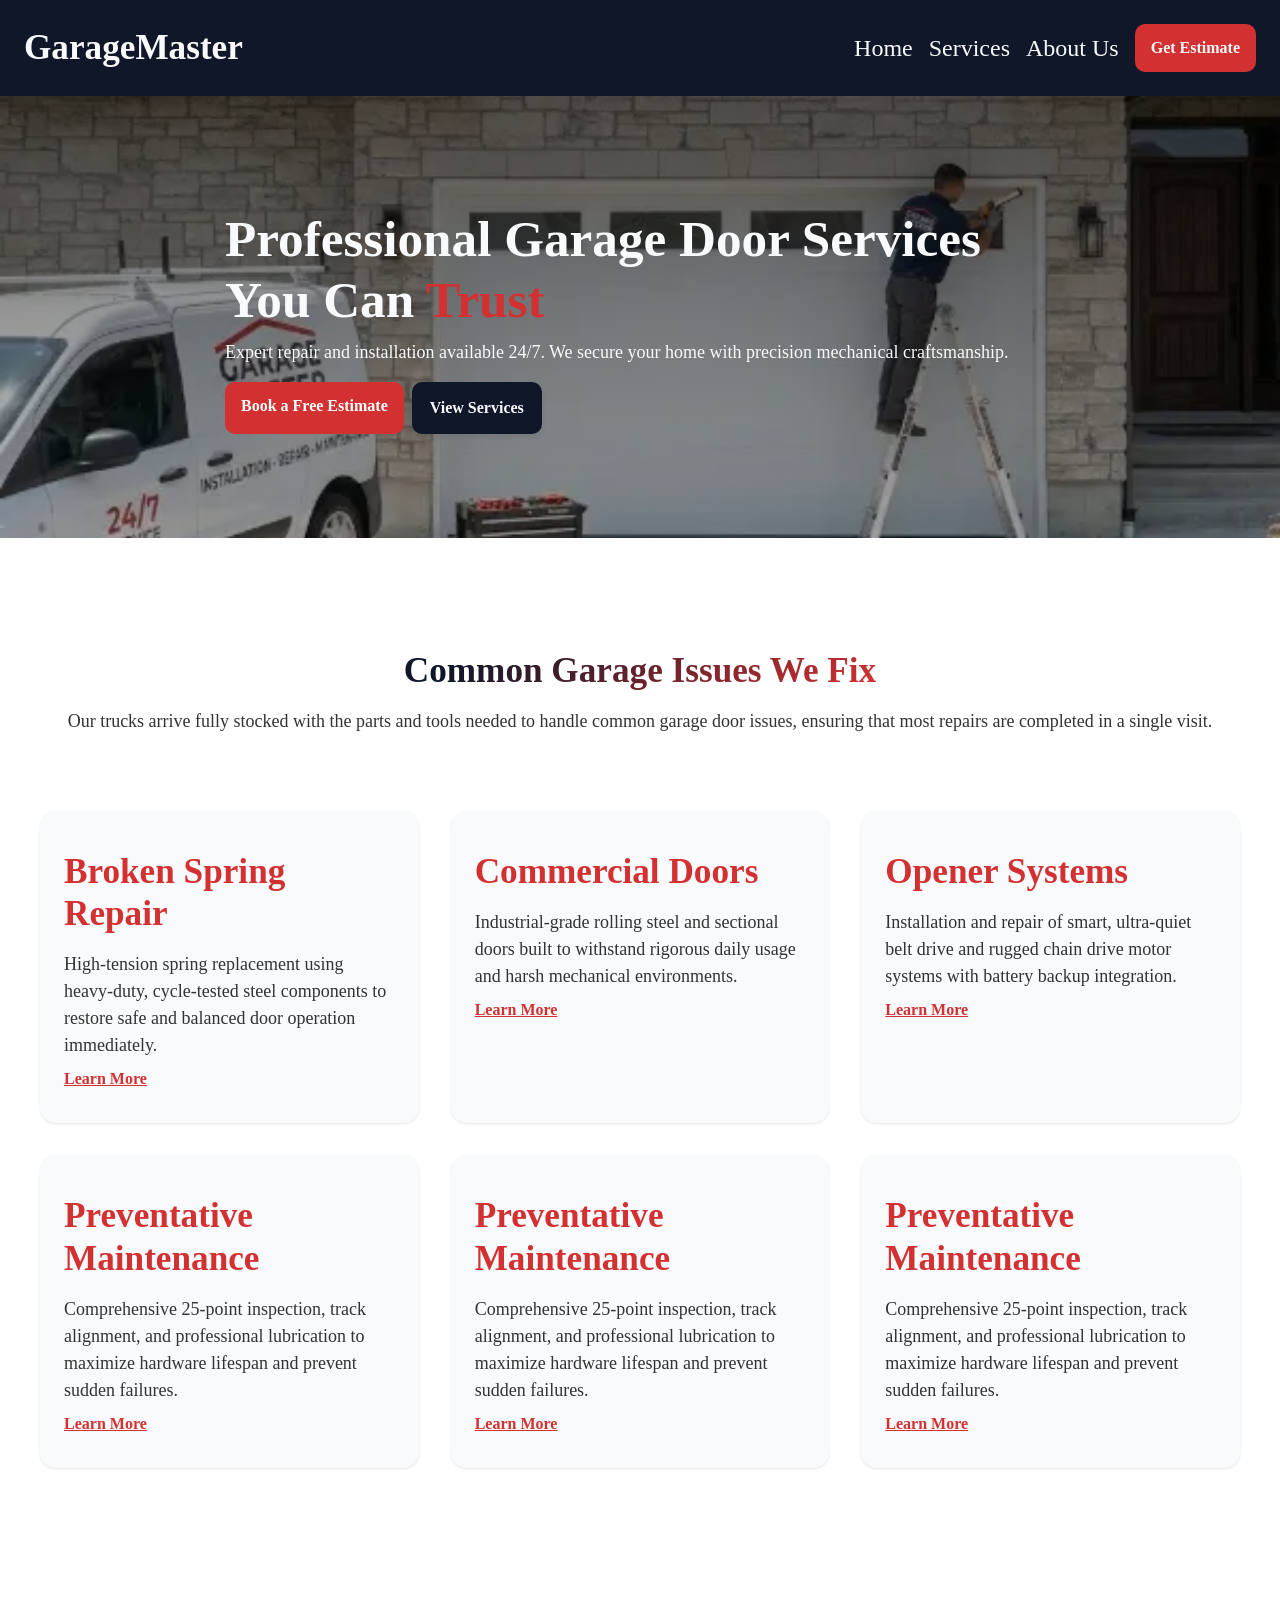
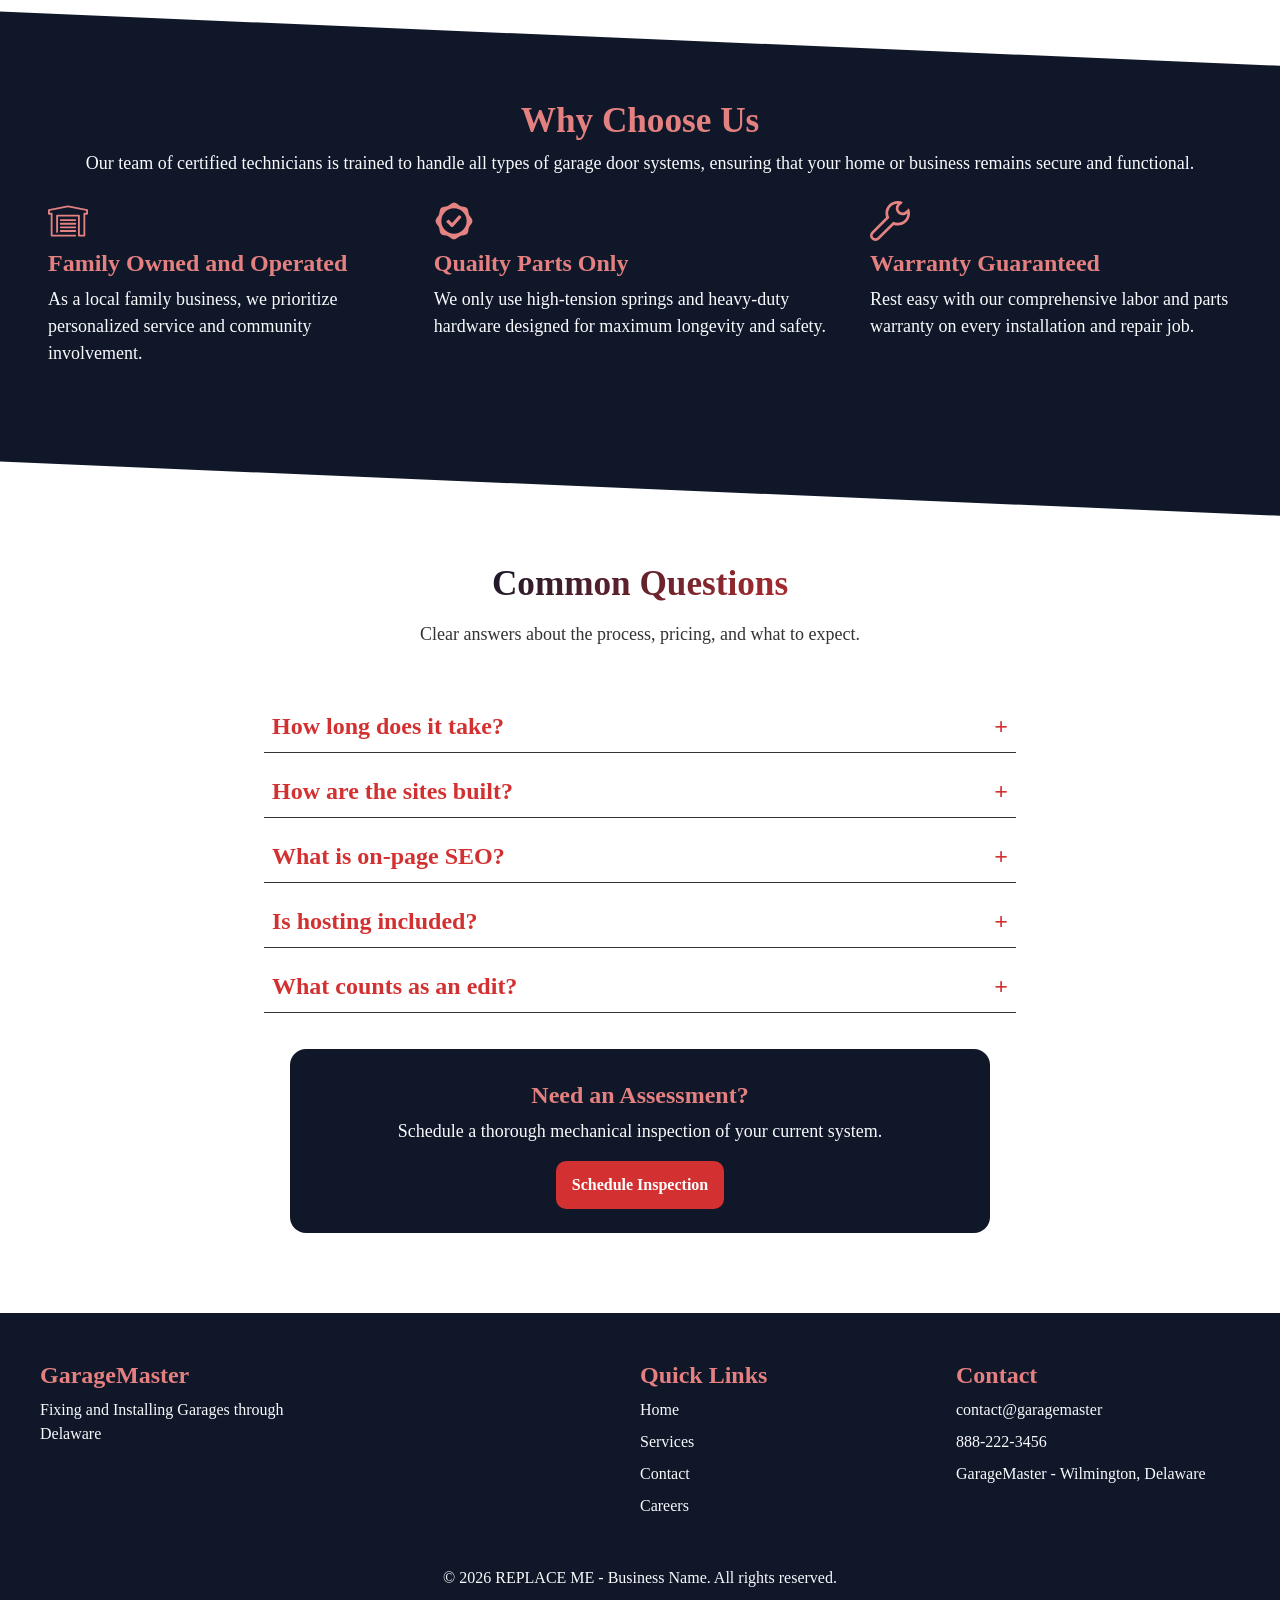
==== index.html @ 00f9256d "Updated Delivery for Font file" ====
<!doctype html>
<html lang="en">
  <head>
    <meta charset="UTF-8" />
    <meta
      name="description"
      content="REPLACE ME - meta description (business type + location)"
    />
    <meta name="viewport" content="width=device-width, initial-scale=1.0" />
    <title>REPLACE ME - Page Title</title>
    <link rel="stylesheet" href="garage.css" />
    <link
      rel="preload"
      href="assets/lato-v25-latin/lato-v25-latin-regular.woff2"
      as="font"
      type="font/woff2"
      crossorigin
    />
    <link
      rel="preload"
      href="assets/montserrat-v31-latin/montserrat-v31-latin-800.woff2"
      as="font"
      type="font/woff2"
      crossorigin
    />
  </head>
 <body>
    <header>
      <nav>
        <div class="nav-wrapper">
          <span class="logo-title">GarageMaster</span>
          <button
            class="menu-toggle"
            aria-label="Toggle Menu"
            aria-expanded="false"
          >
            ☰
          </button>
                     <ul class="nav-links">
            <li class="menu-links">
              <a href="index.html">Home</a>
            </li>
            <li class="menu-links">
              <a href="services.html">Services</a>
            </li>
            <li class="menu-links">
              <a href="services.html">About Us</a>
            </li>
            <li class="menu-links">
              <a href="about-us.html" class="primary-btn">Get Estimate</a>
            </li>
          </ul>
        </div>
 
      </nav>
    </header>

    <main>
      <!-- ============================================ -->
      <!--                     CTA                      -->
      <!-- ============================================ -->

      <section id="cta">
        <div class="hero-container">
          <div class="hero-wrapper tx-white">
            <h1 class="hero-title tx-white">
              Professional Garage Door Services You Can
              <span class="tx-primary">Trust</span>
            </h1>
            <p class="hero-text">
              Expert repair and installation available 24/7. We secure your home
              with precision mechanical craftsmanship.
            </p>
            <div class="btn-group">
              <a href="#" class="primary-btn">Book a Free Estimate</a>
              <a href="#" class="secondary-btn">View Services</a>
            </div>
          </div>
        </div>

        <picture>
          <source
            media="(max-width: 600px)"
            srcset="assets/garage_mobile.webp"
          />
          <source
            media="(min-width: 601px)"
            srcset="assets/garage_desktop.webp"
          />
          <img
            src="assets/garage_desktop.webp"
            width="1024"
            height="572"
            fetchpriority="high"
            loading="eager"
            decoding="async"
            alt=""
          />
        </picture>
      </section>
      <!-- Service / Pricing Section -->
      <section id="service">
        <div class="container-fluid">
          <div class="section-wrapper">
            <h2 class="sec-title">Common Garage Issues We Fix</h2>
            <p class="sec-text">
              Our trucks arrive fully stocked with the parts and tools needed to
              handle common garage door issues, ensuring that most repairs are
              completed in a single visit.
            </p>
          </div>
          <div class="cardGrid">
            <div class="cardWrapper">
              <!-- Card 1 -->
              <div class="card-base">
                <div class="wrapper-sm">
                  <h3 class="card-title">Broken Spring Repair</h3>
                  <div class="card-wrapper">
                    <p>
                      High-tension spring replacement using heavy-duty,
                      cycle-tested steel components to restore safe and balanced
                      door operation immediately.
                    </p>
                  </div>
                  <a href="#" class="link-btn">Learn More</a>
                </div>
              </div>
              <!-- Card 2 -->
              <div class="card-base">
                <div class="wrapper-sm">
                  <h3 class="card-title">Commercial Doors</h3>
                  <div class="card-wrapper">
                    <p>
                      Industrial-grade rolling steel and sectional doors built
                      to withstand rigorous daily usage and harsh mechanical
                      environments.
                    </p>
                  </div>
                  <a href="#" class="link-btn">Learn More</a>
                </div>
              </div>
              <!-- Card 3 -->
              <div class="card-base">
                <div class="wrapper-sm">
                  <h3 class="card-title">Opener Systems</h3>
                  <div class="card-wrapper">
                    <p>
                      Installation and repair of smart, ultra-quiet belt drive
                      and rugged chain drive motor systems with battery backup
                      integration.
                    </p>
                  </div>
                  <a href="#" class="link-btn">Learn More</a>
                </div>
              </div>
              <!-- Card 4 -->
              <div class="card-base">
                <div class="wrapper-sm">
                  <h3 class="card-title">Preventative Maintenance</h3>
                  <div class="card-wrapper">
                    <p>
                      Comprehensive 25-point inspection, track alignment, and
                      professional lubrication to maximize hardware lifespan and
                      prevent sudden failures.
                    </p>
                  </div>
                  <a href="#" class="link-btn">Learn More</a>
                </div>
              </div>
              <!-- Card 5 -->
              <div class="card-base">
                <div class="wrapper-sm">
                  <h3 class="card-title">Preventative Maintenance</h3>
                  <div class="card-wrapper">
                    <p>
                      Comprehensive 25-point inspection, track alignment, and
                      professional lubrication to maximize hardware lifespan and
                      prevent sudden failures.
                    </p>
                  </div>
                  <a href="#" class="link-btn">Learn More</a>
                </div>
              </div>
              <!-- Card 6 -->
              <div class="card-base">
                <div class="wrapper-sm">
                  <h3 class="card-title">Preventative Maintenance</h3>
                  <div class="card-wrapper">
                    <p>
                      Comprehensive 25-point inspection, track alignment, and
                      professional lubrication to maximize hardware lifespan and
                      prevent sudden failures.
                    </p>
                  </div>
                  <a href="#" class="link-btn">Learn More</a>
                </div>
              </div>
            </div>
          </div>
        </div>
      </section>
      <section id="about-us" class="bg-secondary">
        <div class="wave-shape-divider">
          <svg
            data-name="Layer 1"
            xmlns="http://www.w3.org/2000/svg"
            viewBox="0 0 1200 120"
            preserveAspectRatio="none"
          >
            <path
              d="M1200 120L0 16.48 0 0 1200 0 1200 120z"
              class="shape-fill"
            ></path>
          </svg>
        </div>
        <div class="container">
          <div class="wrapper-md">
            <div class="text-wrapper">
              <h3 class="tx-light">Why Choose Us</h3>
              <p>
                Our team of certified technicians is trained to handle all types
                of garage door systems, ensuring that your home or business
                remains secure and functional.
              </p>
            </div>
          </div>
          <div class="col-flex-wrapper">
            <div class="flex-row-item">
              <svg
                xmlns="http://www.w3.org/2000/svg"
                xml:space="preserve"
                width="40"
                height="40"
                viewBox="0 0 512 512"
              >
                <path
                  fill="#e58282"
                  fill-rule="evenodd"
                  d="M502.691 104.727 258.327 58.182h-4.655L9.309 104.727C3.491 105.891 0 110.545 0 116.364v46.545c0 6.982 4.655 11.636 11.636 11.636h23.273v267.636c0 6.982 4.655 11.636 11.636 11.636H349.09c6.982 0 11.636-4.655 11.636-11.636s-4.655-11.636-11.636-11.636H58.182V162.909c0-6.982-4.655-11.636-11.636-11.636H23.273v-25.6L256 81.455l232.727 44.218v25.6h-23.273c-6.982 0-11.636 4.655-11.636 11.636v267.636h-46.545V186.182c0-6.982-4.655-11.636-11.636-11.636H116.364c-6.982 0-11.636 4.655-11.636 11.636v209.455c0 6.982 4.655 11.636 11.636 11.636S128 402.618 128 395.636V197.818h256v244.364c0 6.982 4.655 11.636 11.636 11.636h69.818c6.982 0 11.636-4.655 11.636-11.636V174.545h23.273c6.982 0 11.636-4.655 11.636-11.636v-46.545c.001-5.819-3.49-10.473-9.308-11.637"
                />
                <path
                  fill="#e58282"
                  fill-rule="evenodd"
                  d="M349.091 372.364H162.909c-6.982 0-11.636 4.655-11.636 11.636s4.655 11.636 11.636 11.636h186.182c6.982 0 11.636-4.655 11.636-11.636s-4.654-11.636-11.636-11.636M349.091 279.273H162.909c-6.982 0-11.636 4.655-11.636 11.636s4.655 11.636 11.636 11.636h186.182c6.982 0 11.636-4.655 11.636-11.636s-4.654-11.636-11.636-11.636M349.091 325.818H162.909c-6.982 0-11.636 4.655-11.636 11.636 0 6.982 4.655 11.636 11.636 11.636h186.182c6.982 0 11.636-4.655 11.636-11.636s-4.654-11.636-11.636-11.636M349.091 232.727H162.909c-6.982 0-11.636 4.655-11.636 11.636S155.927 256 162.909 256h186.182c6.982 0 11.636-4.655 11.636-11.636s-4.654-11.637-11.636-11.637"
                />
              </svg>
              <h4 class="tx-light">Family Owned and Operated</h4>
              <p>
                As a local family business, we prioritize personalized service
                and community involvement.
              </p>
            </div>
            <div class="flex-row-item">
              <svg
                xmlns="http://www.w3.org/2000/svg"
                width="40"
                height="40"
                data-name="Layer 1"
                viewBox="0 0 52 52"
              >
                <path
                  fill="#e58282"
                  fill-rule="evenodd"
                  d="M26 2c3 0 5.43 3.29 8.09 4.42s6.82.51 8.84 2.65 1.51 6.07 2.65 8.84S50 23 50 26s-3.29 5.43-4.42 8.09-.51 6.82-2.65 8.84-6.07 1.53-8.84 2.65S29 50 26 50s-5.43-3.29-8.09-4.42-6.82-.51-8.84-2.65-1.53-6.07-2.65-8.84S2 29 2 26s3.29-5.43 4.42-8.09.51-6.82 2.65-8.84 6.07-1.53 8.84-2.65S23 2 26 2m0 7.58A16.42 16.42 0 1 0 42.42 26 16.47 16.47 0 0 0 26 9.58m7.62 9.15 1.61 1.52a1.25 1.25 0 0 1 0 1.51L25.08 33.07a2.07 2.07 0 0 1-1.61.7 2.23 2.23 0 0 1-1.61-.7l-5.49-5.47a1 1 0 0 1-.1-1.42l.1-.11L18 24.56a1.1 1.1 0 0 1 1.54-.07l.07.07 3.89 4 8.59-9.8a1.1 1.1 0 0 1 1.53-.03"
                />
              </svg>
              <h4 class="tx-light">Quailty Parts Only</h4>
              <p>
                We only use high-tension springs and heavy-duty hardware
                designed for maximum longevity and safety.
              </p>
            </div>
            <div class="flex-row-item">
              <svg
                xmlns="http://www.w3.org/2000/svg"
                width="40"
                height="40"
                viewBox="0 0 30 30"
              >
                <title>tools</title>
                <path
                  fill="#e58282"
                  fill-rule="evenodd"
                  d="M25.884 14.281c-2.299 2.294-5.755 2.677-8.478 1.213L5.556 27.322c-.802.8-2.102.8-2.905 0a2.05 2.05 0 0 1 0-2.898l11.852-11.828c-1.465-2.716-1.081-6.163 1.217-8.457 1.378-1.375 3.176-2.029 4.981-2.051a5.11 5.11 0 0 0 .101 7.123c1.966 1.962 5.124 1.987 7.136.1-.022 1.801-.676 3.595-2.054 4.97m3.275-8.911c-.506.568-1.346 1.291-2.55 2.392-1.275 1.272-3.08 1.272-4.355 0-1.276-1.274-1.276-3.074 0-4.347C23.429 2.242 24.692.853 24.672.847c-3.415-1.573-7.59-.965-10.404 1.843-2.565 2.559-3.296 6.245-2.217 9.456L1.2 22.976a4.09 4.09 0 0 0 0 5.795 4.114 4.114 0 0 0 5.808 0l10.85-10.829c3.22 1.079 6.913.347 9.478-2.212 2.81-2.805 3.394-6.955 1.823-10.36"
                />
              </svg>
              <h4 class="tx-light">Warranty Guaranteed</h4>
              <p>
                Rest easy with our comprehensive labor and parts warranty on
                every installation and repair job.
              </p>
            </div>
          </div>
        </div>
                <div class="wave-shape-bottom">
          <svg
            data-name="Layer 1"
            xmlns="http://www.w3.org/2000/svg"
            viewBox="0 0 1200 120"
            preserveAspectRatio="none"
          >
            <path
              d="M1200 120L0 16.48 0 0 1200 0 1200 120z"
              class="shape-fill"
            ></path>
          </svg>
        </div>
      </section>
      <section id="faq">

        <div class="section-wrapper">
          <h4 class="sec-title">Common Questions</h4>
          <p class="sec-text">
            Clear answers about the process, pricing, and what to expect.
          </p>
        </div>
        <div class="accordion-wrapper">
          <details name="exclusive">
            <summary>How long does it take?</summary>
            <div class="details-wrapper">
              <p>
                Most sites are live within 7 business days after discovery is
                complete and content is received. We'll always give you a clear
                timeline before we start.
              </p>
            </div>
          </details>
          <details name="exclusive">
            <summary>How are the sites built?</summary>
            <div class="details-wrapper">
              <p>
                Every site is 100% hand-coded with HTML, CSS, and JavaScript.
                That means faster load times, cleaner structure, and no
                dependency on plugins or platforms that break.
              </p>
            </div>
          </details>
          <details name="exclusive">
            <summary>What is on-page SEO?</summary>
            <div class="details-wrapper">
              <p>
                It's the foundation that helps search engines understand your
                business — page titles, headings, meta descriptions, and
                structure. Without it, your site is invisible. With it, local
                customers can actually find you.
              </p>
            </div>
          </details>
          <details name="exclusive">
            <summary>Is hosting included?</summary>
            <div class="details-wrapper">
              <p>
                Yes. Hosting and domain setup are included in every package. We
                handle the technical setup so you don't have to think about it.
              </p>
            </div>
          </details>
          <details name="exclusive">
            <summary>What counts as an edit?</summary>
            <div class="details-wrapper">
              <p>
                Edits include text changes, image swaps, contact info updates,
                button fixes, and minor section adjustments. New pages,
                redesigns, and custom features are quoted separately.
              </p>
            </div>
          </details>
        </div>
        <div class="container">
          <div class="wrapper-md-custom">
            <h3 class="tx-light">Need an Assessment?</h3>
            <p>
              Schedule a thorough mechanical inspection of your current system.
            </p>
            <div class="btn-group-wrapper">
              <a href="#" class="primary-btn">Schedule Inspection</a>
            </div>
          </div>
        </div>
      </section>
    </main>
    <script defer src="index.js"></script>
  </body>
      <footer class="site-footer">
      <div class="container">
        <div class="footer-wrapper">
          <div class="footer-brand">
            <h3 class="footer-title">GarageMaster</h3>
            <p class="footer-text">
              Fixing and Installing Garages through Delaware
            </p>
          </div>
          <div class="footer-nav">
            <h4 class="footer-heading">Quick Links</h4>
            <ul class="footer-links">
              <li><a href="index.html">Home</a></li>
              <li><a href="#service">Services</a></li>
              <li><a href="#process">Contact</a></li>
              <li><a href="#faq">Careers</a></li>
            </ul>
          </div>
          <div class="footer-contact">
            <h4 class="footer-heading">Contact</h4>
            <ul class="footer-links">
              <li>
                <a href="mailto:REPLACE-ME@example.com">contact@garagemaster</a>
              </li>
              <li><a href="tel:REPLACEME">888-222-3456</a></li>
              <li>GarageMaster - Wilmington, Delaware</li>
            </ul>
          </div>
        </div>
        <div class="footer-bottom">
          <p>&copy; 2026 REPLACE ME - Business Name. All rights reserved.</p>
        </div>
      </div>
    </footer>
</html>
---- garage.css ----
/* montserrat-regular - latin */
@font-face {
  font-family: "Montserrat";
  font-style: normal;
  font-weight: 800;
  src: url("assets/montserrat-v31-latin/montserrat-v31-latin-800.woff2")
    format("woff2"); /* Chrome 36+, Opera 23+, Firefox 39+, Safari 12+, iOS 10+ */
}
/* lato-regular - latin */
@font-face {
  font-family: "Lato";
  font-style: normal;
  font-weight: 500;
  src: url("assets/lato-v25-latin/lato-v25-latin-regular.woff2") format("woff2"); /* Chrome 36+, Opera 23+, Firefox 39+, Safari 12+, iOS 10+ */
}

:root {
  /* Color Palette */
  --color-primary: hsl(0 65% 51%); /* #d32f2f */
  --color-secondary: hsl(222 47% 11%); /* #0f172a */
  --color-white: hsl(210 40% 98%); /* #f8fafc */
  --color-accent: hsl(0 66% 70%); /* #e58282 */
  --color-darkest: hsl(0 0% 20%); /* #333333 */
  /* Color Palette */
  /* Spacing Scale */
  --space-0: 0;
  --space-1: 0.25rem; /* 4px */
  --space-2: 0.5rem; /* 8px */
  --space-3: 0.75rem; /* 12px */
  --space-4: 1rem; /* 16px */
  --space-5: 1.25rem; /* 20px */
  --space-6: 1.5rem; /* 24px */
  --space-8: 2rem; /* 32px */
  --space-12: 3rem; /* 48px */
  --space-20: 5rem; /* 80px */
  /* Spacing Scale */
  /* Font Sizes — fluid clamp() scale */
  --font-family: "Lato";
  --ff-header: "Montserrat";
  --fs-xsmall: clamp(0.475rem, 0.4rem + 0.25vw, 0.85rem);
  --fs-small: clamp(0.875rem, 0.8rem + 0.35vw, 1rem); /* 14px → 16px */
  --fs-base: clamp(1rem, 0.95rem + 0.25vw, 1.125rem); /* 16px → 18px */
  --fs-medium: clamp(1.125rem, 1rem + 0.75vw, 1.5rem); /* 18px → 24px */
  --fs-large: clamp(1.5rem, 1.2rem + 1.25vw, 2.25rem); /* 24px → 36px */
  --fs-xlarge: clamp(2rem, 1.2rem + 2.5vw, 3.5rem); /* 32px → 56px */
  --fw-bold: 700;
  --fw-vbold: 800;
  /* Font Sizes — fluid clamp() scale */

  --shadow-sm:
    0 2px 4px hsl(var(--color-darkest) / 0.12),
    0 1px 2px hsl(var(--color-darkest) / 0.08);
  --shadow-md:
    0 8px 16px hsl(var(--color-darkest) / 0.12),
    0 2px 6px hsl(var(--color-darkest) / 0.08);
  --shadow-lg:
    0 16px 32px hsl(var(--color-darkest)/0.14),
    0 4px 12px hsl(var(--color-darkest) / 0.1);
}
*,
*::before,
*::after {
  box-sizing: border-box;
}
* {
  margin: 0;
  scrollbar-width: thin;
  scrollbar-color: var(--color-darkest) var(--color-lightest);
  box-sizing: border-box;
}
html {
  scroll-behavior: smooth;
  hanging-punctuation: first last;
}

body {
  margin: 0 auto;
  font-family: var(--font-family);
  font-size: var(--fs-base);
  line-height: 1.5;
  color: var(--color-darkest);
  height: 100svh;
  scrollbar-gutter: stable;
}

p {
  margin-bottom: var(--space-1);
  font-size: var(--fs-base);
  font-family: var(--font-family);
}
:is(h1, h2, h3, h4, h5, h6) {
  font-family: var(--ff-header);
  line-height: 1.2;
  color: var(--color-darkest);
  padding: var(--space-2) 0;
}

h1 {
  font-size: var(--fs-xlarge); /* 32px → 56px */
  font-weight: var(--fw-vbold);
}
h2 {
  font-size: var(--fs-large); /* 24px → 36px */
  font-weight: var(--fw-vbold);
}

h3 {
  font-size: var(--fs-medium); /* 18px → 24px */
  font-weight: var(--fw-bold);
}

h4 {
  font-size: var(--fs-medium); /* 16px → 18px */
  font-weight: var(--fw-bold);
}

h5,
h6 {
  font-size: var(--fs-small); /* 14px → 16px */
  font-weight: var(--fw-bold);
}
/* Headings — fluid scale per level */

section {
  padding: var(--space-20) var(--space-4);
  position: relative;
  @media (width <= 769px) {
    padding: var(--space-12) var(--space-3);
  }
}

/* Lists without bullets when used as UI */
ul,
ol {
  list-style: none;
}
img,
picture,
video,
canvas,
svg {
  display: block;
}

/* Buttons */
.primary-btn {
  appearance: none;
  backface-visibility: hidden;
  background-color: var(--color-primary);
  border-radius: 10px;
  border-style: none;
  color: #fff;
  cursor: pointer;
  display: inline-block;
  font-size: 1rem;
  font-weight: var(--fw-bold);
  letter-spacing: normal;
  line-height: 1;
  outline: none;
  overflow: hidden;
  padding: var(--space-4);
  position: relative;
  text-align: center;
  text-decoration: none;
  transform: translate3d(0, 0, 0);
  transition: all 0.3s;
  vertical-align: top;
  white-space: nowrap;
}

.secondary-btn {
  appearance: none;
  backface-visibility: hidden;
  border: 2px solid var(--color-secondary);
  background-color: var(--color-secondary);
  border-radius: 10px;
  color: var(--color-white);
  cursor: pointer;
  box-shadow: 0 3px 5px 0 rgba(51, 51, 51, 0.1);
  font-size: 1rem;
  font-weight: var(--fw-bold);
  display: inline-block;
  letter-spacing: normal;
  line-height: 1;
  outline: none;
  overflow: hidden;
  padding: var(--space-4);
  position: relative;
  text-align: center;
  text-decoration: none;
  transform: translate3d(0, 0, 0);
  transition: all 0.3s;
  vertical-align: top;
  white-space: nowrap;
}
.btn-group {
  display: flex;
  flex-flow: row nowrap;
  gap: var(--space-2);
  @media (width <=769px) {
    display: flex;
    flex-direction: column;
  }
}
/* Buttons */
/*Color Classes*/
.bg-light {
  background-color: var(--color-accent);
}

.bg-secondary {
  background-color: var(--color-secondary);
}

.bg-dark {
  background-color: var(--color-dark);
}
.tx-primary {
  color: var(--color-primary);
}

.tx-white {
  color: var(--color-white);
  fill: var(--color-white);
}

.tx-light {
  color: var(--color-accent);
}
/*Color Classes*/

/*Container Classes*/
.container {
  max-width: 1200px;
  margin: 0 auto;
}
.container-md {
  padding: var(--space-4) 0;
}

.container-fluid {
  max-width: 1400px;
  margin: 0 auto;
}

.container-fluid-flex {
  max-width: 1400px;
  margin: 0 auto;
  display: flex;
  justify-content: center;
  gap: var(--space-8);
  @media (width <=769px) {
    display: flex;
    flex-direction: column;
  }
}

.cardGrid {
  container-type: inline-size;
  container-name: cardGrid;
}
.cardWrapper {
  display: grid;
  grid-template-columns: 1fr 1fr 1fr;
  gap: var(--space-8);
  margin: var(--space-6) 0;
  padding: var(--space-6);
  @container (width <=769px) {
    grid-template-columns: 1fr;
    padding: 0 var(--space-3);
    gap: var(--space-8);
    margin: var(--space-3) 0;
    place-items: center;
  }
}
.hero-wrapper {
  max-width: 830px;
  width: 100%;
  padding: var(--space-6) 0;
  margin: 0 auto;
  p {
    margin-bottom: var(--space-4);
  }
}

.wrapper-sm {
  padding: var(--space-2) 0;
  @media (width <=769px) {
    h2 {
      text-align: center;
    }
  }
}

.wrapper-md {
  padding: var(--space-4) 0;
  @media (width <=769px) {
    h2 {
      text-align: center;
    }
  }
}

.wrapper-md-custom {
  max-width: 700px;
  margin: 0 auto;
  background: var(--color-secondary);
  padding: var(--space-6) var(--space-8);
  border-radius: var(--space-4);
  text-align: center;
  color: var(--color-white);
}

.text-wrapper {
  color: var(--color-white);
  margin-bottom: var(--space-2);
  padding: 0 var(--space-2);
  text-align: center;
  h3 {
    font-size: var(--fs-large);
    font-weight: var(--fw-vbold);
    color: var(--color-accent);
  }
}

.btn-group-wrapper {
  margin-top: var(--space-4);
}

.section-wrapper {
  padding: var(--space-6);
  text-align: center;
  .sec-title {
    font-size: var(--fs-large);
    font-weight: var(--fw-vbold);
    margin-bottom: var(--space-2);
   background: linear-gradient(135deg, #0f172a 0%, var(--color-secondary) 35%, var(--color-primary) 70%, var(--color-accent) 100%);
        background-clip: text;
        -webkit-background-clip: text;
        -webkit-text-fill-color: transparent;
  }
}

.col-flex-wrapper {
  display: flex;
  flex-flow: row;
  justify-content: center;
  gap: var(--space-6);
  color: var(--color-white);
  @media (width <=769px) {
    flex-direction: column;
    align-items: center;
  }
  .flex-row-item {
    padding: 0 var(--space-2);
  }
}
/*Container/Wrapper Classes*/

/*Card Classes*/
.card-base {
  background-color: var(--color-white);
  border-radius: var(--space-4);
  padding: var(--space-6);
  max-width: 450px;
  width: 100%;
  font-size: var(--fs-small);
  display: flex;
  box-shadow: 0 1px 3px rgba(0, 0, 0, 0.1);
  flex-direction: column;
  h3.card-title {
    font-size: var(--fs-large);
    font-weight: var(--fw-vbold);
    margin-bottom: var(--space-2);
    color: var(--color-primary);
    text-align: start;
  }
  .card-wrapper {
    margin-bottom: var(--space-2);
  }
  .link-btn {
    color: var(--color-primary);
    margin-top: var(--space-1);
    font-weight: var(--fw-bold);
  }
}
/*Card Classes*/

/*Accordion Styling*/
.accordion-wrapper {
  max-width: 800px;
  margin: 0 auto;
  padding: var(--space-6);
}
details {
  border-bottom: 1px solid var(--color-darkest);
  padding: var(--space-2);
  margin-bottom: var(--space-3);

  .details-wrapper {
    padding: var(--space-2) 0;
  }
}

::details-content {
  transition:
    height 0.5s ease,
    content-visibility 0.5s ease allow-discrete;
  height: 0;
  overflow: clip;
}
[open]::details-content {
  height: auto;
}

summary {
  display: flex;
  justify-content: space-between;
  align-items: center;
  font-weight: bold;
  cursor: pointer;
  color: var(--color-primary);
  font-family: var(--ff-header);
  font-size: var(--fs-medium);
  gap: var(--space-4);

  &::-webkit-details-marker {
    display: none;
  }

  &::after {
    content: "+";
    font-size: var(--fs-medium);
    color: var(--clr-grey);
    line-height: 1;
  }
}

details[open] {
  padding: 0.5em;
}

details[open] summary {
  margin-bottom: 0.5em;
}
details[open] summary::after {
  content: "−";
}
/*Accordion Styling*/

/* Footer */
.site-footer {
  background-color: var(--color-secondary);
  color: var(--color-white);
  padding: var(--space-12) var(--space-6);
}

.footer-wrapper {
  display: grid;
  grid-template-columns: 2fr 1fr 1fr;
  gap: var(--space-8);
  padding-bottom: var(--space-6);
  border-bottom: 1px solid var(--color-dark);
}

.footer-title,
.footer-heading {
  color: var(--color-accent);
  padding: 0;
  margin-bottom: var(--space-2);
}

.footer-text {
  color: var(--color-light);
  max-width: 35ch;
  font-size: var(--fs-small);
}

.footer-links {
  padding: 0;
  margin: 0;
}

.footer-links li {
  margin-bottom: var(--space-2);
  font-size: var(--fs-small);
}

.footer-links a {
  color: var(--color-light);
  text-decoration: none;
  transition: color 0.3s ease;
}

.footer-links a:hover,
.footer-links a:focus-visible {
  color: var(--color-accent);
}

.footer-bottom {
  padding-top: var(--space-4);
  text-align: center;
}

.footer-bottom p {
  font-size: var(--fs-small);
  color: var(--color-light);
}

@media (width <= 769px) {
  .footer-wrapper {
    grid-template-columns: 1fr;
    gap: var(--space-6);
  }

  .footer-bottom {
    text-align: left;
  }
}

/* Footer */

/*Wave Shape Divider*/
.wave-shape-divider {
  position: absolute;
  top: -5px;
  left: 0;
  width: 100%;
  overflow: hidden;
  line-height: 0;
}

.wave-shape-divider svg,
.wave-shape-bottom svg {
  position: relative;
  display: block;
  width: calc(239% + 1.3px);
  height: 150px;
  @media (width <= 769px) {
    height: 90px;
  }
}

.wave-shape-divider .shape-fill {
  fill: #fff;
}

.wave-shape-bottom {
  position: absolute;
  bottom: -89px;
  left: 0;
  bottom: -140px;

  width: 100%;
  overflow: hidden;
  line-height: 0;
  @media (width <= 769px) {
    height: 90px;
    bottom: -89px;
  }
}

.wave-shape-bottom .shape-fill {
  fill: var(--color-secondary);
}
/*Wave Shape Divider*/

/*Nav Menu*/
nav {
  background-color: var(--color-secondary);
}

.nav-wrapper {
  display: flex;
  align-items: center;
  justify-content: space-between;
  flex-direction: row;
  flex-wrap: wrap;
  margin-left: var(--space-6);
  .logo-title {
    font-family: var(--ff-header);
    font-size: var(--fs-large);
    color: var(--color-white);
    font-weight: var(--fw-vbold);
  }
}
ul.nav-links {
  display: flex;
  justify-content: center;
  align-items: center;
  gap: var(--space-4);
  padding: var(--space-6) 0;
  margin: 0 var(--space-6);
}

li.menu-links {
  font-size: var(--space-6);
  margin: 0;
  color: var(--color-darkest);
  a {
    text-decoration: none;
    color: var(--color-white);
  }
}

.nav-links a:hover {
  color: var(--color-accent);
}

.menu-toggle {
  display: none;
  background: none;
  border: none;
  color: white;
  font-size: 1.8rem;
  cursor: pointer;
}

/* Mobile */
@media (width <=769px) {
  .menu-toggle {
    display: block;
    padding: var(--space-6);
    color: var(--color-white);
  }

  ul.nav-links {
    display: none;
    overflow: hidden;
    opacity: 0;
    visibility: hidden;
    transform: translateY(-10px);
    pointer-events: none;
  }

  .nav-links.show {
    display: flex;
    flex-direction: column;
    gap: var(--space-6);
    opacity: 1;
    visibility: visible;
    transform: translateY(0);
    pointer-events: auto;
    z-index: 1000;
    margin:0 auto;
  }
}

/*Nav Menu*/

#cta {
  position: relative;
  overflow: hidden;
}

#cta::before {
  content: "";
  position: absolute;
  top: 0;
  left: 0;
  width: 100%;
  height: 100%;
  z-index: -1;
  background: linear-gradient(
    to bottom,
    rgba(0, 0, 0, 0.55),
    rgba(0, 0, 0, 0.25)
  );
}

#cta picture {
  position: absolute;
  top: 0;
  left: 0;
  width: 100%;
  height: 100%;
  z-index: -2;
  overflow: hidden;
}

#cta picture img {
  position: absolute;
  top: 0;
  left: 0;
  width: 100%;
  height: 100%;
  object-fit: cover;
  object-position: center;
  display: block;
}

.hero-container {
  position: relative;
  z-index: 0;
}
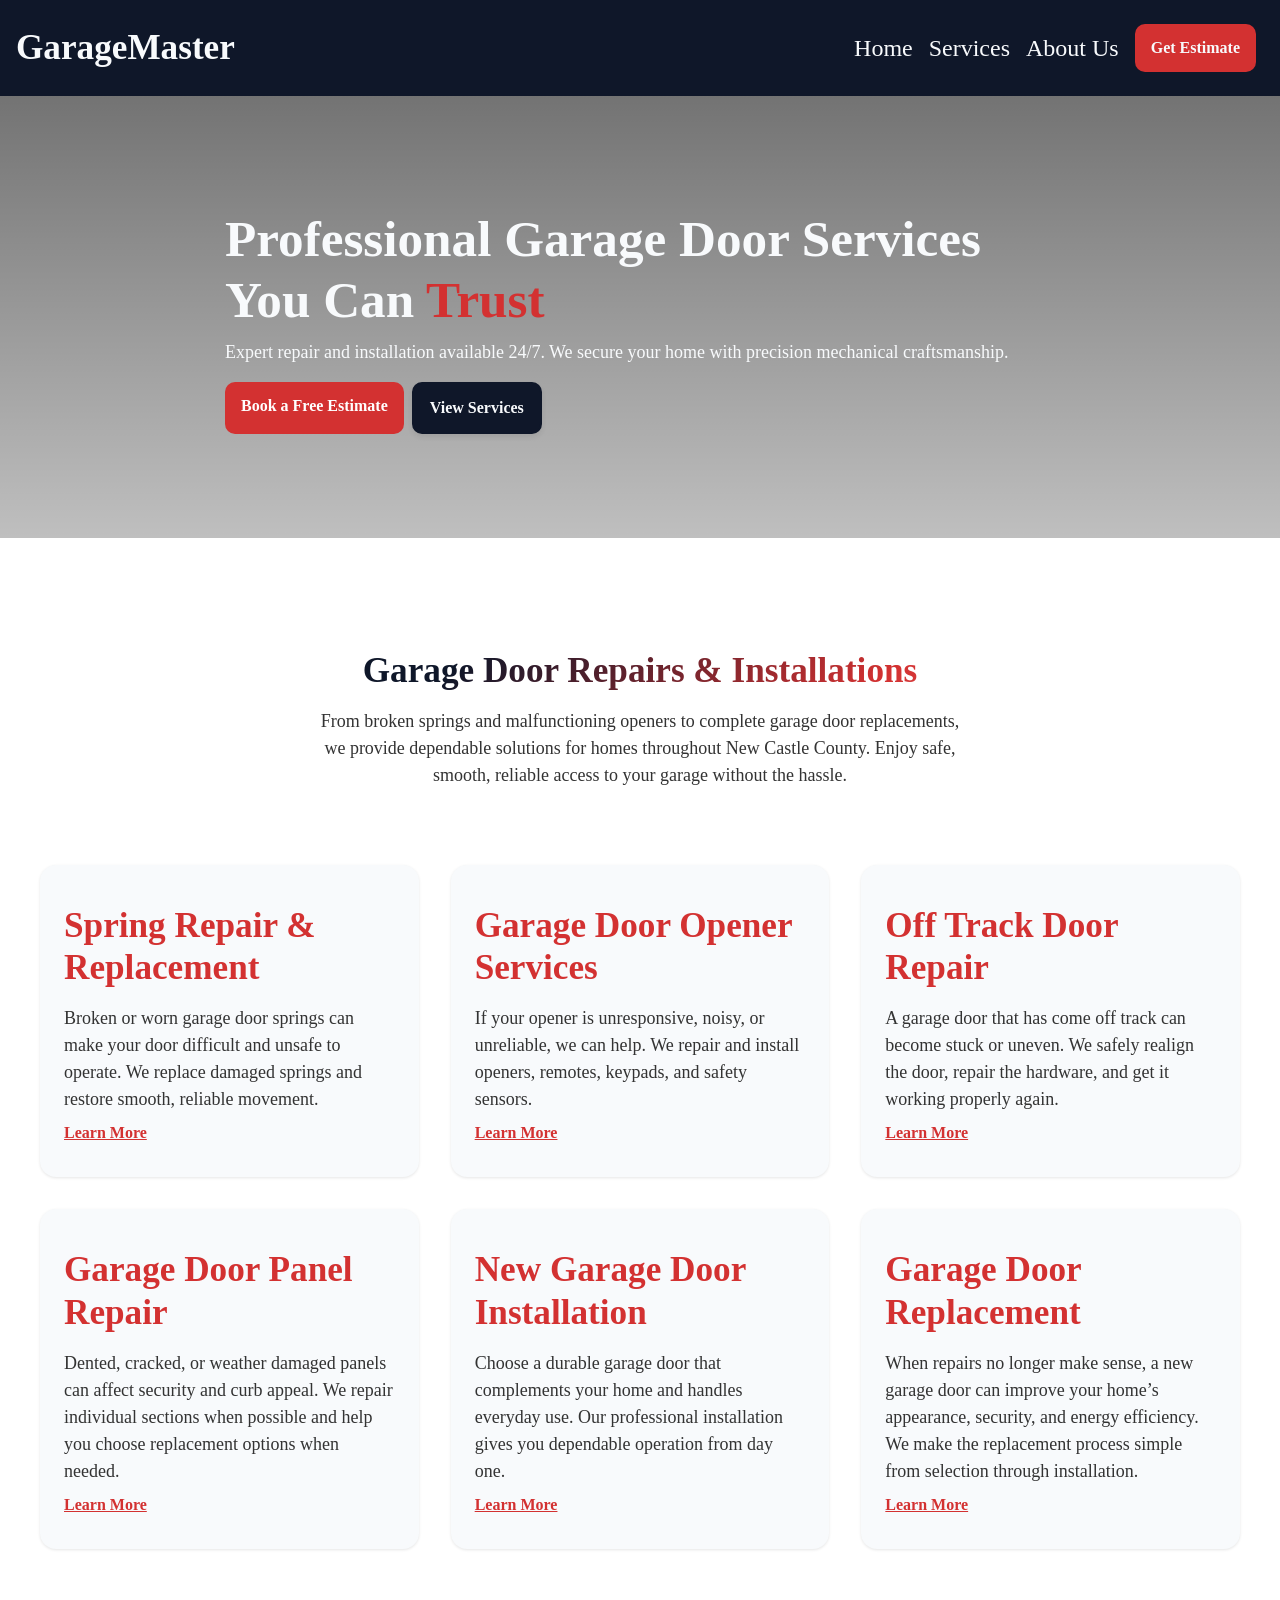
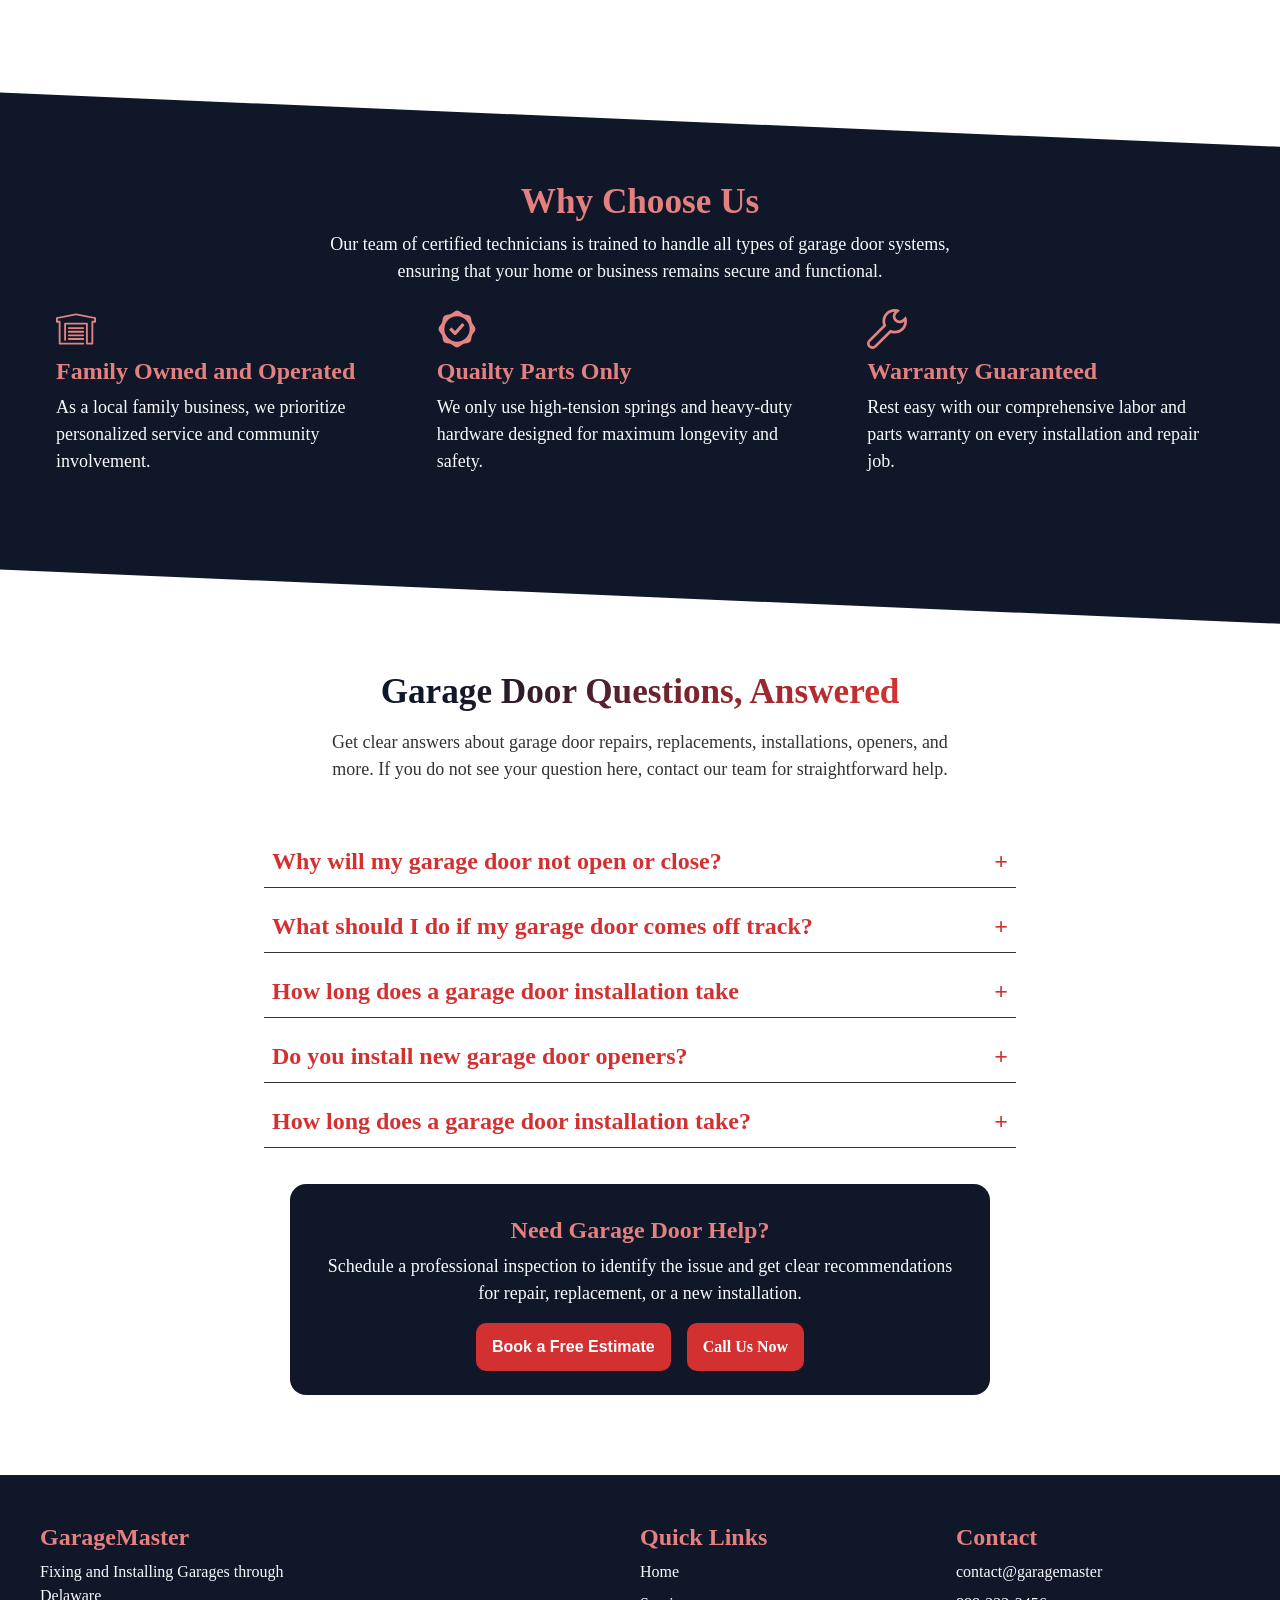
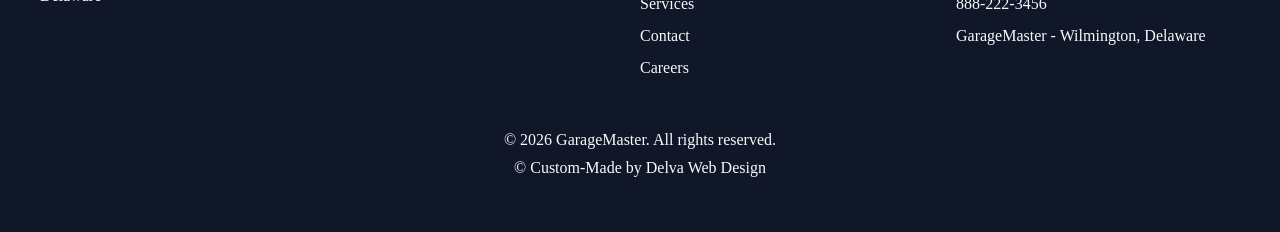
==== commit f11f7301: "Updated HTML File Refactor and added new copy" ====
--- a/index.html
+++ b/index.html
@@ -7,24 +7,65 @@
       content="REPLACE ME - meta description (business type + location)"
     />
     <meta name="viewport" content="width=device-width, initial-scale=1.0" />
-    <title>REPLACE ME - Page Title</title>
+    <title>GarageMaster</title>
+    <style>
+      #hero {
+        position: relative;
+        overflow: hidden;
+        isolation: isolate; 
+        &::before {
+          content: "";
+          position: absolute;
+          inset: 0;
+          z-index: 2; 
+          pointer-events: none;
+          background: linear-gradient(
+            to bottom,
+            rgba(0, 0, 0, 0.55),
+            rgba(0, 0, 0, 0.25)
+          );
+        }
+      }
+
+      #hero picture {
+        position: absolute;
+        inset: 0;
+        z-index: 1;
+        overflow: hidden;
+
+        img {
+          position: absolute;
+          inset: 0;
+          width: 100%;
+          height: 100%;
+          object-fit: cover;
+          object-position: center;
+          display: block;
+        }
+      }
+
+      .hero-container {
+        position: relative;
+        z-index: 3; 
+      }
+    </style>
     <link rel="stylesheet" href="garage.css" />
     <link
       rel="preload"
-      href="assets/lato-v25-latin/lato-v25-latin-regular.woff2"
+      href="/assets/lato-v25-latin/lato-v25-latin-regular.woff2"
       as="font"
       type="font/woff2"
       crossorigin
     />
     <link
       rel="preload"
-      href="assets/montserrat-v31-latin/montserrat-v31-latin-800.woff2"
+      href="/assets/montserrat-v31-latin/montserrat-v31-latin-800.woff2"
       as="font"
       type="font/woff2"
       crossorigin
     />
   </head>
- <body>
+  <body>
     <header>
       <nav>
         <div class="nav-wrapper">
@@ -36,7 +77,7 @@
           >
             ☰
           </button>
-                     <ul class="nav-links">
+          <ul class="nav-links">
             <li class="menu-links">
               <a href="index.html">Home</a>
             </li>
@@ -51,7 +92,6 @@
             </li>
           </ul>
         </div>
- 
       </nav>
     </header>
 
@@ -60,7 +100,7 @@
       <!--                     CTA                      -->
       <!-- ============================================ -->
 
-      <section id="cta">
+      <section id="hero">
         <div class="hero-container">
           <div class="hero-wrapper tx-white">
             <h1 class="hero-title tx-white">
@@ -72,7 +112,7 @@
               with precision mechanical craftsmanship.
             </p>
             <div class="btn-group">
-              <a href="#" class="primary-btn">Book a Free Estimate</a>
+              <a href="#faq" class="primary-btn">Book a Free Estimate</a>
               <a href="#" class="secondary-btn">View Services</a>
             </div>
           </div>
@@ -81,14 +121,14 @@
         <picture>
           <source
             media="(max-width: 600px)"
-            srcset="assets/garage_mobile.webp"
+            srcset="/garage_mobile.webp"
           />
           <source
             media="(min-width: 601px)"
-            srcset="assets/garage_desktop.webp"
+            srcset="/garage_desktop.webp"
           />
           <img
-            src="assets/garage_desktop.webp"
+            src="/garage_desktop.webp"
             width="1024"
             height="572"
             fetchpriority="high"
@@ -102,24 +142,27 @@
       <section id="service">
         <div class="container-fluid">
           <div class="section-wrapper">
-            <h2 class="sec-title">Common Garage Issues We Fix</h2>
-            <p class="sec-text">
-              Our trucks arrive fully stocked with the parts and tools needed to
-              handle common garage door issues, ensuring that most repairs are
-              completed in a single visit.
-            </p>
+            <h2 class="sec-title">Garage Door Repairs & Installations</h2>
+            <div class="small-wrapper">
+              <p class="sec-text">
+                From broken springs and malfunctioning openers to complete
+                garage door replacements, we provide dependable solutions for
+                homes throughout New Castle County. Enjoy safe, smooth, reliable
+                access to your garage without the hassle.
+              </p>
+            </div>
           </div>
           <div class="cardGrid">
             <div class="cardWrapper">
               <!-- Card 1 -->
               <div class="card-base">
                 <div class="wrapper-sm">
-                  <h3 class="card-title">Broken Spring Repair</h3>
+                  <h3 class="card-title">Spring Repair & Replacement</h3>
                   <div class="card-wrapper">
                     <p>
-                      High-tension spring replacement using heavy-duty,
-                      cycle-tested steel components to restore safe and balanced
-                      door operation immediately.
+                      Broken or worn garage door springs can make your door
+                      difficult and unsafe to operate. We replace damaged
+                      springs and restore smooth, reliable movement.
                     </p>
                   </div>
                   <a href="#" class="link-btn">Learn More</a>
@@ -128,12 +171,12 @@
               <!-- Card 2 -->
               <div class="card-base">
                 <div class="wrapper-sm">
-                  <h3 class="card-title">Commercial Doors</h3>
+                  <h3 class="card-title">Garage Door Opener Services</h3>
                   <div class="card-wrapper">
                     <p>
-                      Industrial-grade rolling steel and sectional doors built
-                      to withstand rigorous daily usage and harsh mechanical
-                      environments.
+                      If your opener is unresponsive, noisy, or unreliable, we
+                      can help. We repair and install openers, remotes, keypads,
+                      and safety sensors.
                     </p>
                   </div>
                   <a href="#" class="link-btn">Learn More</a>
@@ -142,12 +185,12 @@
               <!-- Card 3 -->
               <div class="card-base">
                 <div class="wrapper-sm">
-                  <h3 class="card-title">Opener Systems</h3>
+                  <h3 class="card-title">Off Track Door Repair</h3>
                   <div class="card-wrapper">
                     <p>
-                      Installation and repair of smart, ultra-quiet belt drive
-                      and rugged chain drive motor systems with battery backup
-                      integration.
+                      A garage door that has come off track can become stuck or
+                      uneven. We safely realign the door, repair the hardware,
+                      and get it working properly again.
                     </p>
                   </div>
                   <a href="#" class="link-btn">Learn More</a>
@@ -156,12 +199,13 @@
               <!-- Card 4 -->
               <div class="card-base">
                 <div class="wrapper-sm">
-                  <h3 class="card-title">Preventative Maintenance</h3>
+                  <h3 class="card-title">Garage Door Panel Repair</h3>
                   <div class="card-wrapper">
                     <p>
-                      Comprehensive 25-point inspection, track alignment, and
-                      professional lubrication to maximize hardware lifespan and
-                      prevent sudden failures.
+                      Dented, cracked, or weather damaged panels can affect
+                      security and curb appeal. We repair individual sections
+                      when possible and help you choose replacement options when
+                      needed.
                     </p>
                   </div>
                   <a href="#" class="link-btn">Learn More</a>
@@ -170,12 +214,12 @@
               <!-- Card 5 -->
               <div class="card-base">
                 <div class="wrapper-sm">
-                  <h3 class="card-title">Preventative Maintenance</h3>
+                  <h3 class="card-title">New Garage Door Installation</h3>
                   <div class="card-wrapper">
                     <p>
-                      Comprehensive 25-point inspection, track alignment, and
-                      professional lubrication to maximize hardware lifespan and
-                      prevent sudden failures.
+                      Choose a durable garage door that complements your home
+                      and handles everyday use. Our professional installation
+                      gives you dependable operation from day one.
                     </p>
                   </div>
                   <a href="#" class="link-btn">Learn More</a>
@@ -184,12 +228,13 @@
               <!-- Card 6 -->
               <div class="card-base">
                 <div class="wrapper-sm">
-                  <h3 class="card-title">Preventative Maintenance</h3>
+                  <h3 class="card-title">Garage Door Replacement</h3>
                   <div class="card-wrapper">
                     <p>
-                      Comprehensive 25-point inspection, track alignment, and
-                      professional lubrication to maximize hardware lifespan and
-                      prevent sudden failures.
+                      When repairs no longer make sense, a new garage door can
+                      improve your home’s appearance, security, and energy
+                      efficiency. We make the replacement process simple from
+                      selection through installation.
                     </p>
                   </div>
                   <a href="#" class="link-btn">Learn More</a>
@@ -217,11 +262,13 @@
           <div class="wrapper-md">
             <div class="text-wrapper">
               <h3 class="tx-light">Why Choose Us</h3>
-              <p>
-                Our team of certified technicians is trained to handle all types
-                of garage door systems, ensuring that your home or business
-                remains secure and functional.
-              </p>
+              <div class="small-wrapper">
+                <p>
+                  Our team of certified technicians is trained to handle all
+                  types of garage door systems, ensuring that your home or
+                  business remains secure and functional.
+                </p>
+              </div>
             </div>
           </div>
           <div class="col-flex-wrapper">
@@ -292,7 +339,7 @@
             </div>
           </div>
         </div>
-                <div class="wave-shape-bottom">
+        <div class="wave-shape-bottom">
           <svg
             data-name="Layer 1"
             xmlns="http://www.w3.org/2000/svg"
@@ -307,81 +354,139 @@
         </div>
       </section>
       <section id="faq">
-
         <div class="section-wrapper">
-          <h4 class="sec-title">Common Questions</h4>
-          <p class="sec-text">
-            Clear answers about the process, pricing, and what to expect.
-          </p>
+          <h4 class="sec-title">Garage Door Questions, Answered</h4>
+          <div class="small-wrapper">
+            <p class="sec-text">
+              Get clear answers about garage door repairs, replacements,
+              installations, openers, and more. If you do not see your question
+              here, contact our team for straightforward help.
+            </p>
+          </div>
         </div>
         <div class="accordion-wrapper">
           <details name="exclusive">
-            <summary>How long does it take?</summary>
+            <summary>Why will my garage door not open or close?</summary>
             <div class="details-wrapper">
               <p>
-                Most sites are live within 7 business days after discovery is
-                complete and content is received. We'll always give you a clear
-                timeline before we start.
+                The issue may be a broken spring, malfunctioning opener,
+                misaligned safety sensors, damaged track, or worn hardware. A
+                professional inspection can identify the cause and recommend the
+                right repair.
               </p>
             </div>
           </details>
           <details name="exclusive">
-            <summary>How are the sites built?</summary>
+            <summary>
+              What should I do if my garage door comes off track?
+            </summary>
             <div class="details-wrapper">
               <p>
-                Every site is 100% hand-coded with HTML, CSS, and JavaScript.
-                That means faster load times, cleaner structure, and no
-                dependency on plugins or platforms that break.
+                Stop using the door immediately. Continuing to run the opener
+                can cause more damage to the tracks, rollers, cables, and
+                panels. A technician can safely reset the door, inspect the
+                system, and repair the underlying cause..
               </p>
             </div>
           </details>
           <details name="exclusive">
-            <summary>What is on-page SEO?</summary>
+            <summary>How long does a garage door installation take</summary>
             <div class="details-wrapper">
               <p>
-                It's the foundation that helps search engines understand your
-                business — page titles, headings, meta descriptions, and
-                structure. Without it, your site is invisible. With it, local
-                customers can actually find you.
+                Most standard residential garage door installations can be
+                completed in one visit once the selected door and required
+                materials are available. Installation time can vary based on the
+                door style, opener setup, removal of the existing door, and any
+                needed repairs to the framing or tracks.
               </p>
             </div>
           </details>
           <details name="exclusive">
-            <summary>Is hosting included?</summary>
+            <summary>Do you install new garage door openers?</summary>
             <div class="details-wrapper">
               <p>
-                Yes. Hosting and domain setup are included in every package. We
-                handle the technical setup so you don't have to think about it.
+                Yes. We install garage door openers along with remotes, wireless
+                keypads, safety sensors, and other compatible accessories. We
+                can help you select an opener that fits your garage door, usage
+                needs, and budget.
               </p>
             </div>
           </details>
           <details name="exclusive">
-            <summary>What counts as an edit?</summary>
+            <summary>How long does a garage door installation take?</summary>
             <div class="details-wrapper">
               <p>
-                Edits include text changes, image swaps, contact info updates,
-                button fixes, and minor section adjustments. New pages,
-                redesigns, and custom features are quoted separately.
+                Most standard residential garage door installations can be
+                completed in one visit once the selected door and required
+                materials are available. Installation time can vary based on the
+                door style, opener setup, removal of the existing door, and any
+                needed repairs to the framing or tracks.
               </p>
             </div>
           </details>
         </div>
         <div class="container">
           <div class="wrapper-md-custom">
-            <h3 class="tx-light">Need an Assessment?</h3>
+            <h3 class="tx-light">Need Garage Door Help?</h3>
             <p>
-              Schedule a thorough mechanical inspection of your current system.
+              Schedule a professional inspection to identify the issue and get
+              clear recommendations for repair, replacement, or a new
+              installation.
             </p>
             <div class="btn-group-wrapper">
-              <a href="#" class="primary-btn">Schedule Inspection</a>
+              <button
+                class="primary-btn"
+                command="show-modal"
+                commandfor="my-dialog"
+              >
+                Book a Free Estimate
+              </button>
+              <dialog id="my-dialog">
+                <!-- This form layer catches clicks outside the content box -->
+                <form method="dialog" class="backdrop-dismiss">
+                  <button aria-label="Close"></button>
+                </form>
+
+                <!-- Content container stops clicks inside from closing the modal -->
+                <div class="dialog-content">
+                  <div class="form-container">
+                    <div class="form-text-wrapper">
+                      <h3 class="fw-bold tx-primary">
+                        Get Your Free Garage Door Estimate
+                      </h3>
+                      <p>
+                        Tell us about your repair, replacement, or installation
+                        needs. We will review your request and provide a clear,
+                        no obligation estimate.
+                      </p>
+                    </div>
+                    <form
+                      class="form-wrapper"
+                      action="#"
+                      method="POST"
+                      data-netlify="true"
+                    >
+                      <label for="name"> First name</label>
+                      <input type="text" id="name" name="name" />
+                      <label for="email">Email</label>
+                      <input type="email" id="email" name="email" />
+                      <label for="phone">Phone Number </label>
+                      <input type="tel" id="phone" name="phone" />
+                      <label for="msg">Message</label>
+                      <textarea id="msg" name="msg" rows="2"></textarea>
+                      <button class="primary-btn" type="submit">Send</button>
+                    </form>
+                  </div>
+                </div>
+              </dialog>
+
+              <a href="#" class="primary-btn">Call Us Now</a>
             </div>
           </div>
         </div>
       </section>
     </main>
-    <script defer src="index.js"></script>
-  </body>
-      <footer class="site-footer">
+    <footer class="site-footer">
       <div class="container">
         <div class="footer-wrapper">
           <div class="footer-brand">
@@ -411,8 +516,12 @@
           </div>
         </div>
         <div class="footer-bottom">
-          <p>&copy; 2026 REPLACE ME - Business Name. All rights reserved.</p>
+          <p>&copy; 2026 GarageMaster. All rights reserved.</p>
+          <p>&copy; Custom-Made by Delva Web Design</p>
         </div>
       </div>
     </footer>
+
+    <script defer src="index.js"></script>
+  </body>
 </html>
--- a/garage.css
+++ b/garage.css
@@ -1,17 +1,19 @@
 /* montserrat-regular - latin */
 @font-face {
+  font-display: swap; /* Check https://developer.mozilla.org/en-US/docs/Web/CSS/@font-face/font-display for other options. */
   font-family: "Montserrat";
   font-style: normal;
   font-weight: 800;
-  src: url("assets/montserrat-v31-latin/montserrat-v31-latin-800.woff2")
+  src: url("/assets/montserrat-v31-latin/montserrat-v31-latin-800.woff2")
     format("woff2"); /* Chrome 36+, Opera 23+, Firefox 39+, Safari 12+, iOS 10+ */
 }
 /* lato-regular - latin */
 @font-face {
+  font-display: swap; /* Check https://developer.mozilla.org/en-US/docs/Web/CSS/@font-face/font-display for other options. */
   font-family: "Lato";
   font-style: normal;
   font-weight: 500;
-  src: url("assets/lato-v25-latin/lato-v25-latin-regular.woff2") format("woff2"); /* Chrome 36+, Opera 23+, Firefox 39+, Safari 12+, iOS 10+ */
+  src: url("/assets/lato-v25-latin/lato-v25-latin-regular.woff2") format("woff2"); /* Chrome 36+, Opera 23+, Firefox 39+, Safari 12+, iOS 10+ */
 }
 
 :root {
@@ -65,11 +67,12 @@
 * {
   margin: 0;
   scrollbar-width: thin;
-  scrollbar-color: var(--color-darkest) var(--color-lightest);
+  scrollbar-color: var(--color-primary) var(--color-secondary);
   box-sizing: border-box;
 }
 html {
   scroll-behavior: smooth;
+  color-scheme: light dark;
   hanging-punctuation: first last;
 }
 
@@ -141,6 +144,88 @@
 svg {
   display: block;
 }
+
+/*Nav Menu*/
+nav {
+  background-color: var(--color-secondary);
+}
+
+.nav-wrapper {
+  display: flex;
+  align-items: center;
+  justify-content: space-between;
+  flex-direction: row;
+  flex-wrap: wrap;
+  .logo-title {
+    font-family: var(--ff-header);
+    font-size: var(--fs-large);
+    color: var(--color-white);
+    font-weight: var(--fw-vbold);
+    margin-left: var(--space-4);
+  }
+}
+ul.nav-links {
+  display: flex;
+  justify-content: center;
+  align-items: center;
+  gap: var(--space-4);
+  padding: var(--space-6) 0;
+  margin: 0 var(--space-6);
+}
+
+li.menu-links {
+  font-size: var(--fs-medium);
+  margin: 0;
+  color: var(--color-darkest);
+  a {
+    text-decoration: none;
+    color: var(--color-white);
+  }
+}
+
+.nav-links a:hover {
+  color: var(--color-accent);
+}
+
+.menu-toggle {
+  display: none;
+  background: none;
+  border: none;
+  color: white;
+  font-size: 1.8rem;
+  cursor: pointer;
+}
+
+/* Mobile */
+@media (width <=769px) {
+  .menu-toggle {
+    display: block;
+    padding: var(--space-6);
+    color: var(--color-white);
+  }
+
+  ul.nav-links {
+    display: none;
+    overflow: hidden;
+    opacity: 0;
+    visibility: hidden;
+    transform: translateY(-10px);
+    pointer-events: none;
+  }
+
+  .nav-links.show {
+    display: flex;
+    flex-direction: column;
+    gap: var(--space-6);
+    opacity: 1;
+    visibility: visible;
+    transform: translateY(0);
+    pointer-events: auto;
+    z-index: 1000;
+  }
+}
+
+/*Nav Menu*/
 
 /* Buttons */
 .primary-btn {
@@ -200,6 +285,7 @@
   @media (width <=769px) {
     display: flex;
     flex-direction: column;
+    gap: var(--space-2);
   }
 }
 /* Buttons */
@@ -311,6 +397,12 @@
   color: var(--color-white);
 }
 
+.small-wrapper {
+  margin: 0 auto;
+  max-width: 650px;
+  width: 100%;
+}
+
 .text-wrapper {
   color: var(--color-white);
   margin-bottom: var(--space-2);
@@ -325,6 +417,16 @@
 
 .btn-group-wrapper {
   margin-top: var(--space-4);
+  display: flex;
+  flex-flow: row nowrap;
+  justify-content: center;
+  width: 100%;
+  gap: var(--space-4);
+  @media (width <=769px) {
+    flex-direction: column;
+    width: 100%;
+    gap: var(--space-4);
+  }
 }
 
 .section-wrapper {
@@ -334,10 +436,16 @@
     font-size: var(--fs-large);
     font-weight: var(--fw-vbold);
     margin-bottom: var(--space-2);
-   background: linear-gradient(135deg, #0f172a 0%, var(--color-secondary) 35%, var(--color-primary) 70%, var(--color-accent) 100%);
-        background-clip: text;
-        -webkit-background-clip: text;
-        -webkit-text-fill-color: transparent;
+    background: linear-gradient(
+      135deg,
+      #0f172a 0%,
+      var(--color-secondary) 35%,
+      var(--color-primary) 70%,
+      var(--color-accent) 100%
+    );
+    background-clip: text;
+    -webkit-background-clip: text;
+    -webkit-text-fill-color: transparent;
   }
 }
 
@@ -347,9 +455,10 @@
   justify-content: center;
   gap: var(--space-6);
   color: var(--color-white);
+  margin: 0 var(--space-2);
+  align-items: center;
   @media (width <=769px) {
     flex-direction: column;
-    align-items: center;
   }
   .flex-row-item {
     padding: 0 var(--space-2);
@@ -565,131 +674,99 @@
 }
 /*Wave Shape Divider*/
 
-/*Nav Menu*/
-nav {
-  background-color: var(--color-secondary);
-}
-
-.nav-wrapper {
-  display: flex;
-  align-items: center;
-  justify-content: space-between;
-  flex-direction: row;
-  flex-wrap: wrap;
-  margin-left: var(--space-6);
-  .logo-title {
-    font-family: var(--ff-header);
-    font-size: var(--fs-large);
-    color: var(--color-white);
-    font-weight: var(--fw-vbold);
-  }
-}
-ul.nav-links {
-  display: flex;
-  justify-content: center;
-  align-items: center;
-  gap: var(--space-4);
-  padding: var(--space-6) 0;
-  margin: 0 var(--space-6);
-}
-
-li.menu-links {
-  font-size: var(--space-6);
+/*Dialog Styling*/
+dialog#my-dialog[open] {
+  display: grid;
+  place-items: center;
+  width: 100vw;
+  height: 100vh;
+  max-width: 100vw;
+  max-height: 100vh;
   margin: 0;
-  color: var(--color-darkest);
-  a {
-    text-decoration: none;
-    color: var(--color-white);
-  }
-}
-
-.nav-links a:hover {
-  color: var(--color-accent);
-}
-
-.menu-toggle {
-  display: none;
-  background: none;
+  padding: 0;
   border: none;
-  color: white;
-  font-size: 1.8rem;
-  cursor: pointer;
-}
-
-/* Mobile */
-@media (width <=769px) {
-  .menu-toggle {
-    display: block;
-    padding: var(--space-6);
-    color: var(--color-white);
-  }
-
-  ul.nav-links {
-    display: none;
-    overflow: hidden;
-    opacity: 0;
-    visibility: hidden;
-    transform: translateY(-10px);
-    pointer-events: none;
-  }
-
-  .nav-links.show {
-    display: flex;
-    flex-direction: column;
-    gap: var(--space-6);
-    opacity: 1;
-    visibility: visible;
-    transform: translateY(0);
-    pointer-events: auto;
-    z-index: 1000;
-    margin:0 auto;
-  }
-}
-
-/*Nav Menu*/
-
-#cta {
-  position: relative;
-  overflow: hidden;
-}
-
-#cta::before {
-  content: "";
-  position: absolute;
-  top: 0;
-  left: 0;
+  background: transparent;
+  & > * {
+    grid-area: 1 / 1;
+  }
+}
+.backdrop-dismiss {
   width: 100%;
   height: 100%;
-  z-index: -1;
-  background: linear-gradient(
-    to bottom,
-    rgba(0, 0, 0, 0.55),
-    rgba(0, 0, 0, 0.25)
-  );
-}
-
-#cta picture {
-  position: absolute;
-  top: 0;
-  left: 0;
+  button {
+    width: 100%;
+    height: 100%;
+    background: rgba(0, 0, 0, 0.5);
+    backdrop-filter: blur(5px);
+    border: none;
+    cursor: default;
+  }
+}
+
+.dialog-content {
+  position: relative;
+  z-index: 1;
+  background: #ffffff;
+  padding: 2rem;
+  border-radius: 12px;
+  width: 90%;
+  max-width: 500px;
+  max-height: 90vh;
+  overflow-y: auto;
+  box-shadow: 0 10px 25px rgba(0, 0, 0, 0.2);
+}
+/*Dialog Styling*/
+
+/*Form Styling*/
+.form-container {
+  background: var(--color-light);
+  padding: var(--space-4) 0;
+  border-radius: 25px;
+  display: flex;
+  flex-direction: column;
+  gap: var(--space-1);
   width: 100%;
-  height: 100%;
-  z-index: -2;
-  overflow: hidden;
-}
-
-#cta picture img {
-  position: absolute;
-  top: 0;
-  left: 0;
-  width: 100%;
-  height: 100%;
-  object-fit: cover;
-  object-position: center;
-  display: block;
-}
-
-.hero-container {
-  position: relative;
-  z-index: 0;
-}
+  max-width: 500px;
+  text-align: start;
+  margin: 0 auto;
+  .form-wrapper {
+    flex-direction: column;
+    width: 100%;
+    display: flex;
+    padding: var(--space-4) 0;
+  }
+
+  form > label {
+    font-family: var(--ff-header);
+    color: var(--color-primary);
+    font-weight: 800;
+    margin-top: 0.5rem;
+  }
+  input#name,
+  input#email,
+  textarea#msg,
+  input#phone,
+  select {
+    border: none;
+    border-bottom: 1px solid var(--color-darkest);
+    background: transparent;
+    margin-bottom: var(--space-2);
+  }
+
+  input::placeholder,
+  textarea::placeholder {
+    color: #999;
+    font-size: 0.9rem;
+    opacity: 1; /* Firefox reduces opacity by default */
+  }
+
+  input:focus-visible {
+    outline: 2px solid #333;
+    border-radius: 3px;
+  }
+
+  .primary-btn {
+    margin-top: var(--space-4);
+  }
+}
+/*Form Styling*/
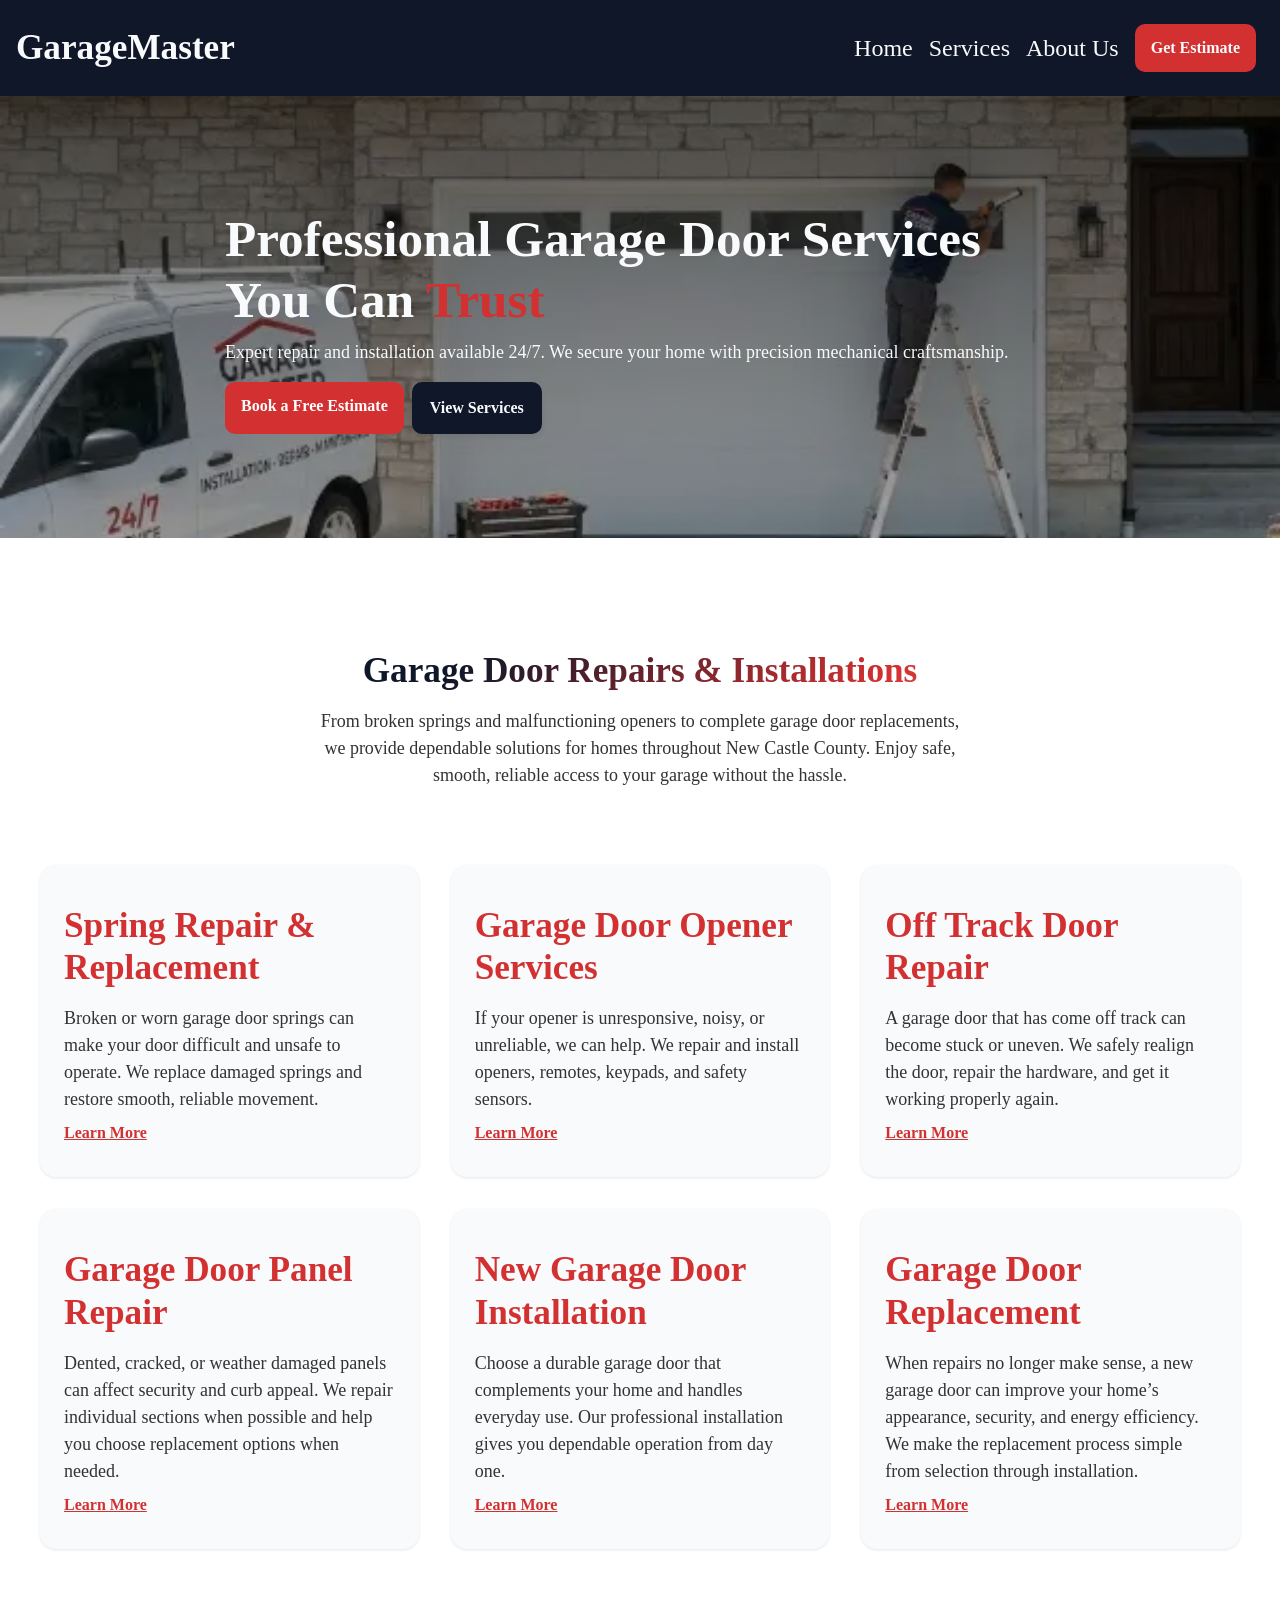
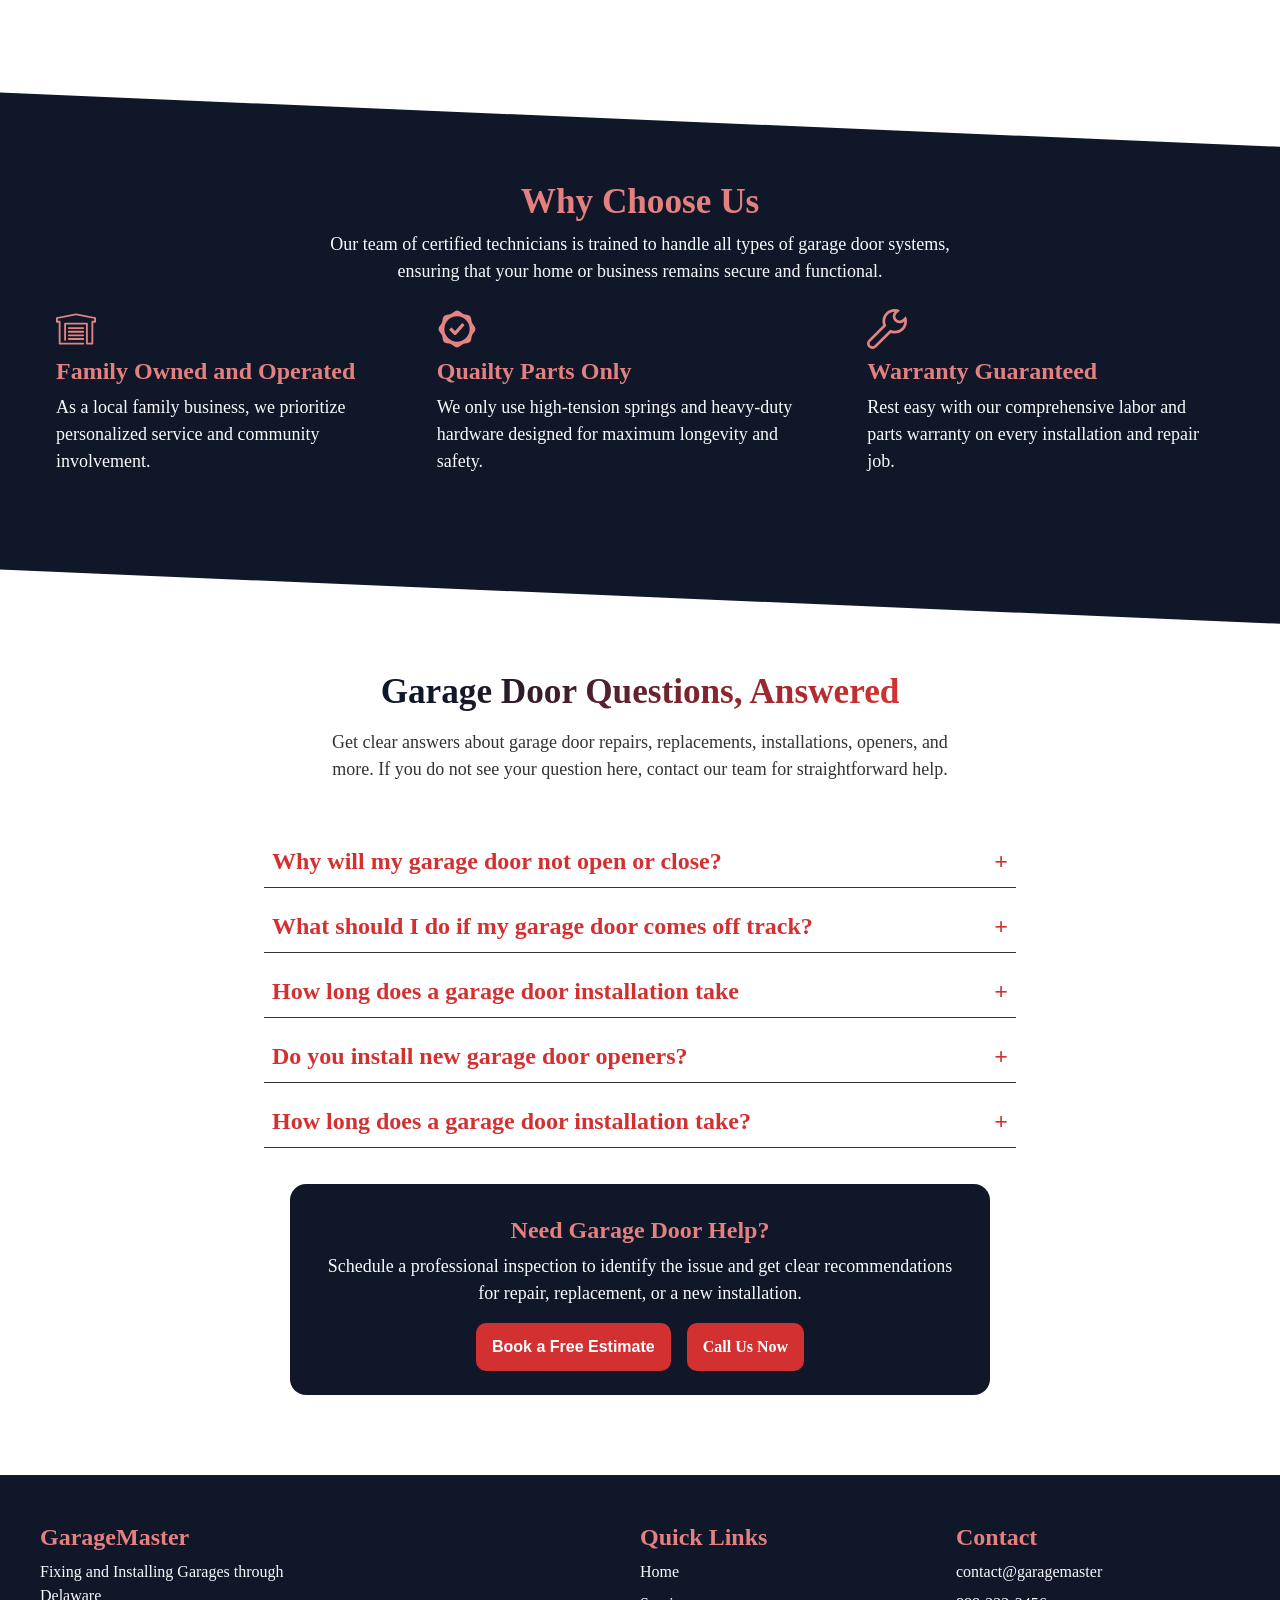
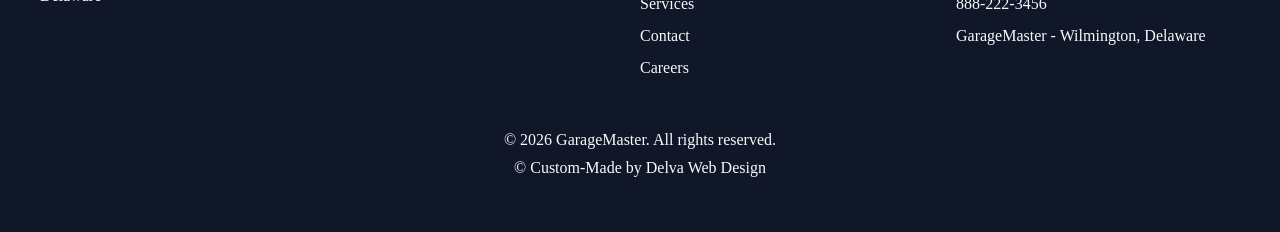
==== commit c49aef50: "Updated Image Delivery" ====
--- a/index.html
+++ b/index.html
@@ -121,14 +121,14 @@
         <picture>
           <source
             media="(max-width: 600px)"
-            srcset="/garage_mobile.webp"
+            srcset="/assets/garage_mobile.webp"
           />
           <source
             media="(min-width: 601px)"
-            srcset="/garage_desktop.webp"
+            srcset="/assets/garage_desktop.webp"
           />
           <img
-            src="/garage_desktop.webp"
+            src="/assets/garage_desktop.webp"
             width="1024"
             height="572"
             fetchpriority="high"
--- a/garage.css
+++ b/garage.css
@@ -72,8 +72,6 @@
 }
 html {
   scroll-behavior: smooth;
-  color-scheme: light dark;
-  hanging-punctuation: first last;
 }
 
 body {
@@ -82,7 +80,6 @@
   font-size: var(--fs-base);
   line-height: 1.5;
   color: var(--color-darkest);
-  height: 100svh;
   scrollbar-gutter: stable;
 }
 
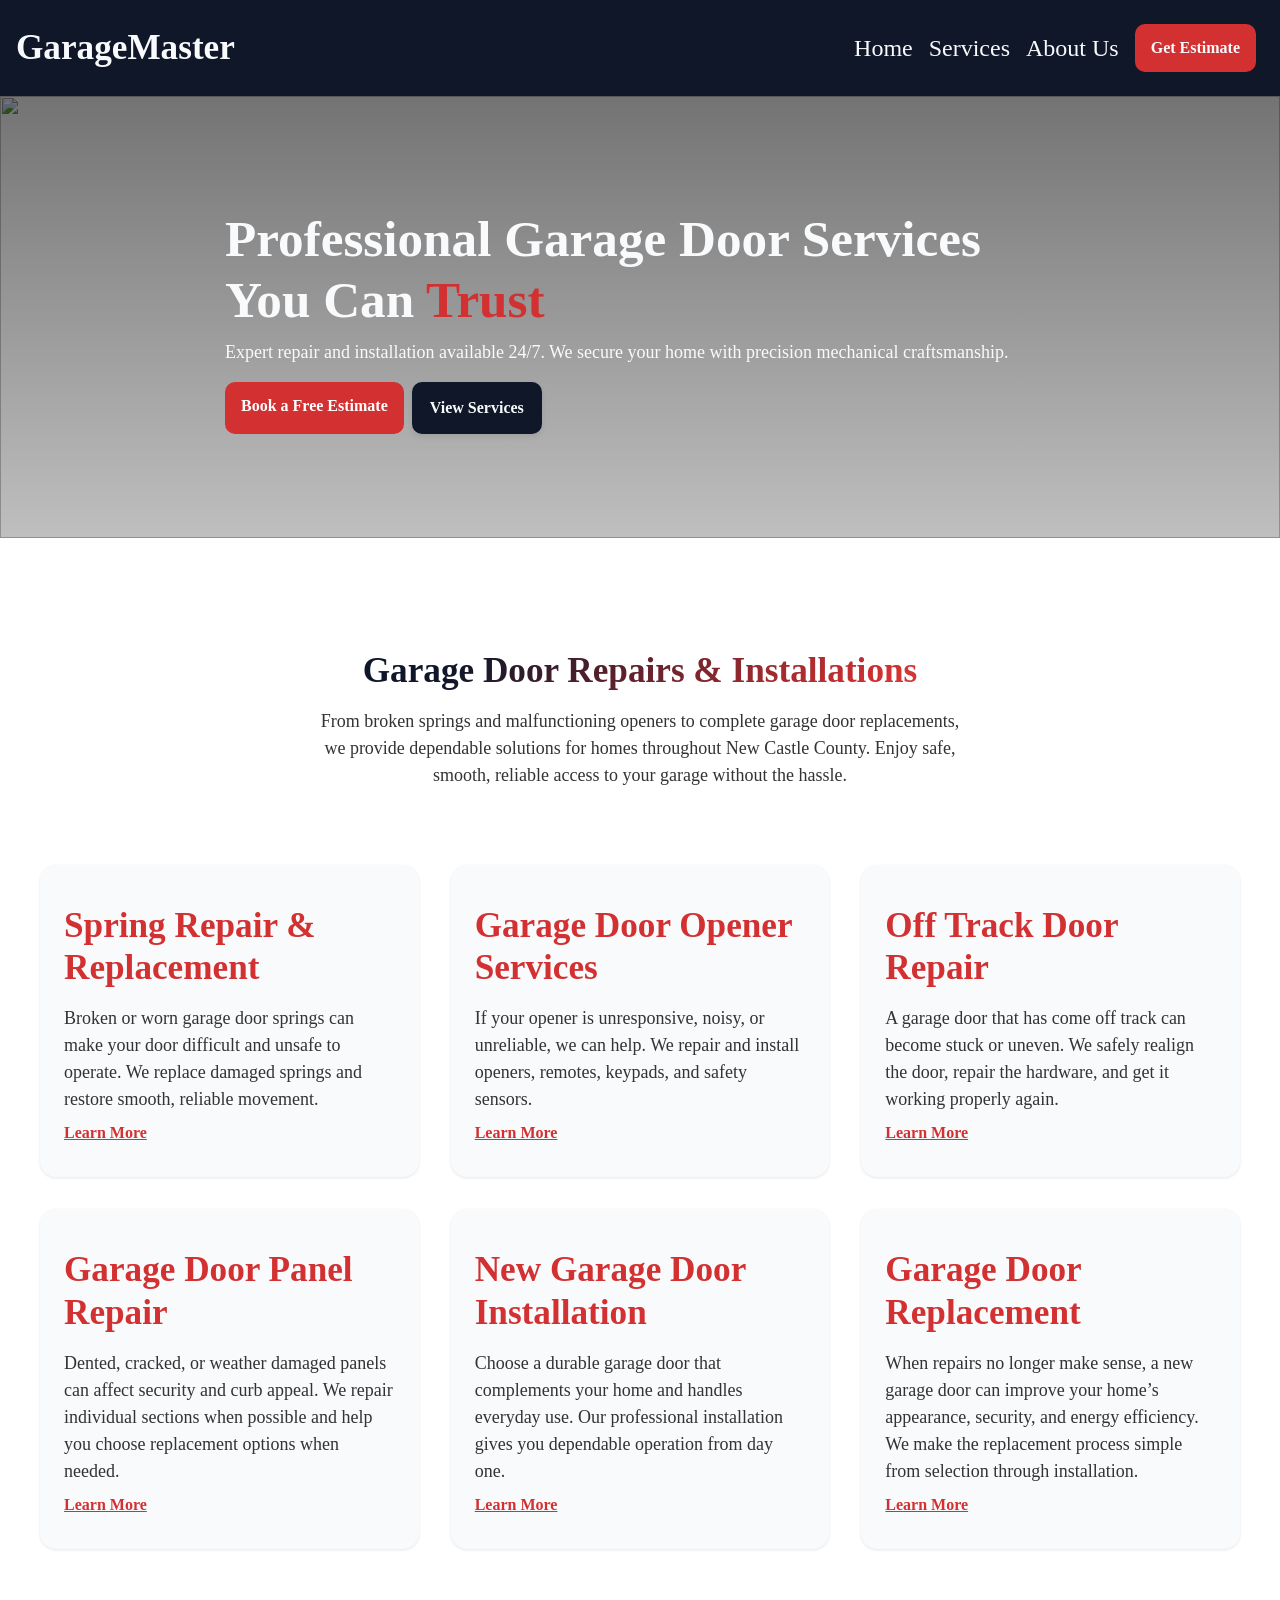
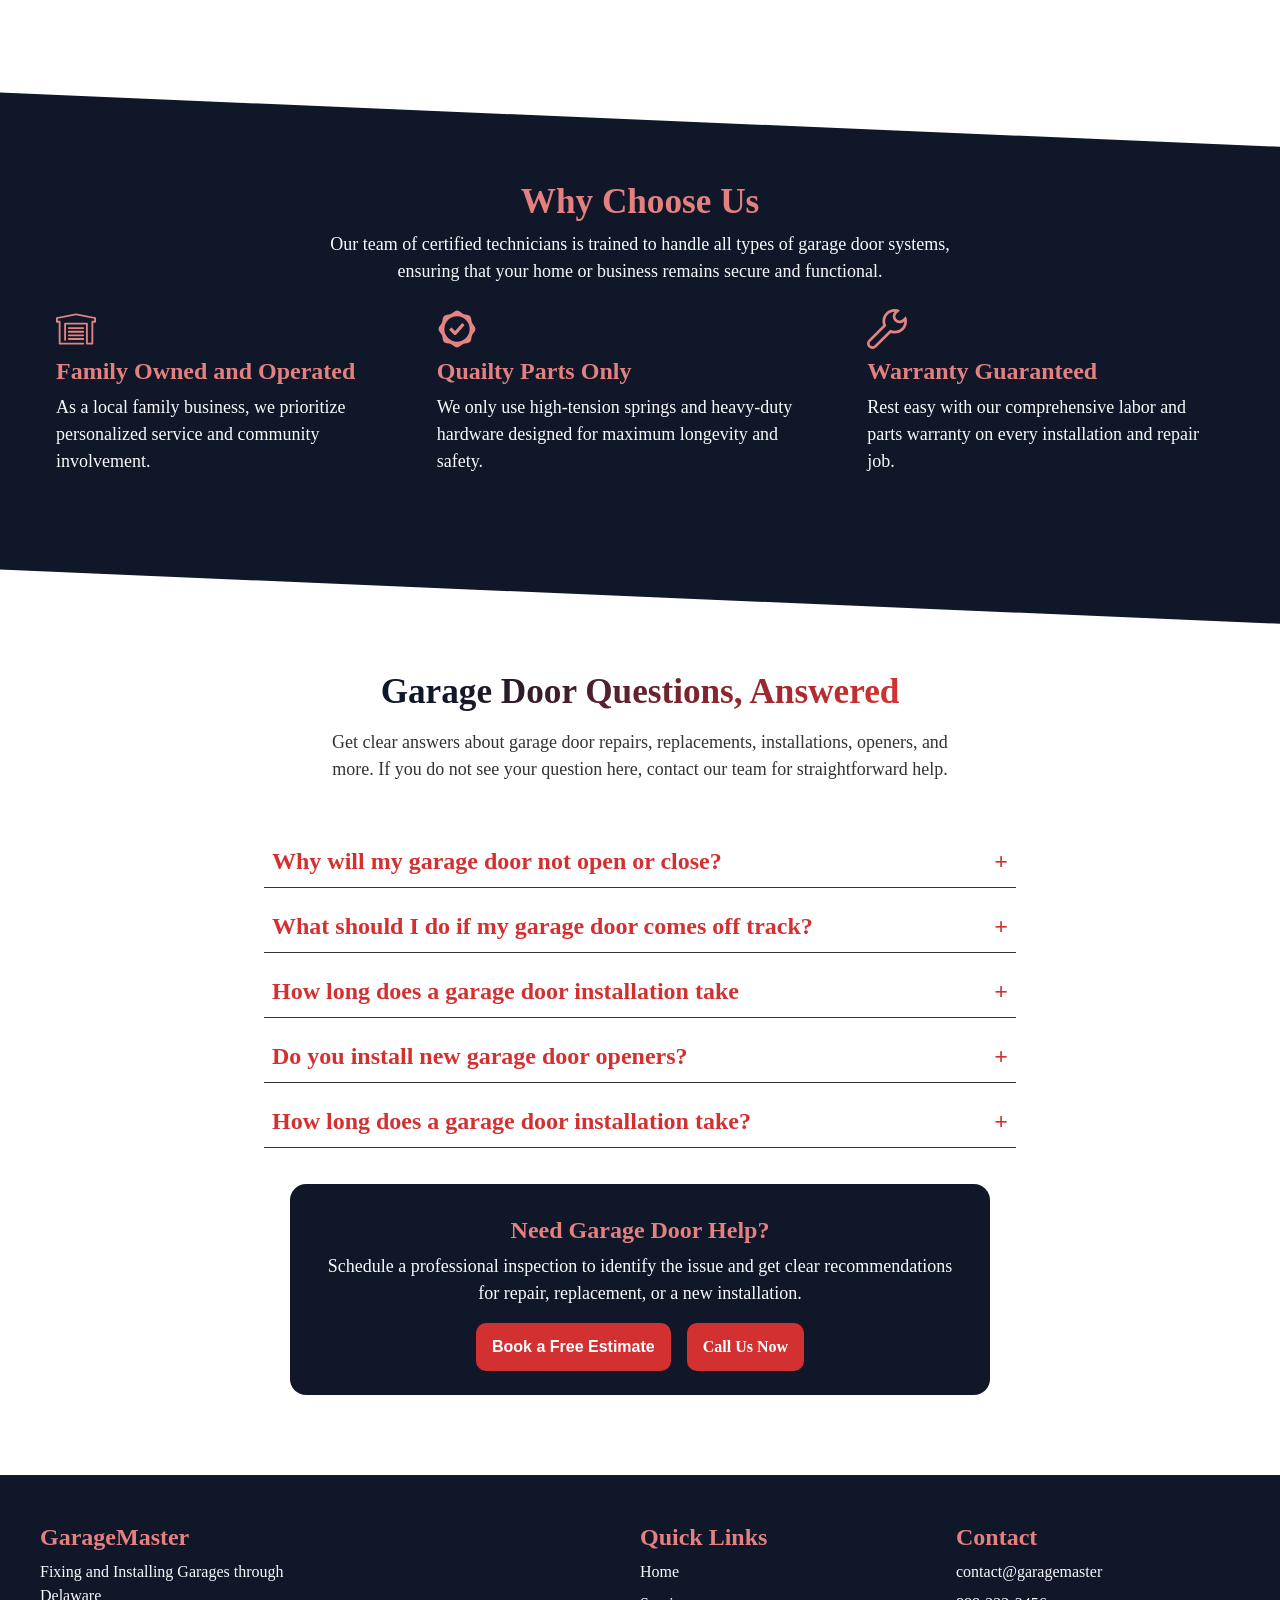
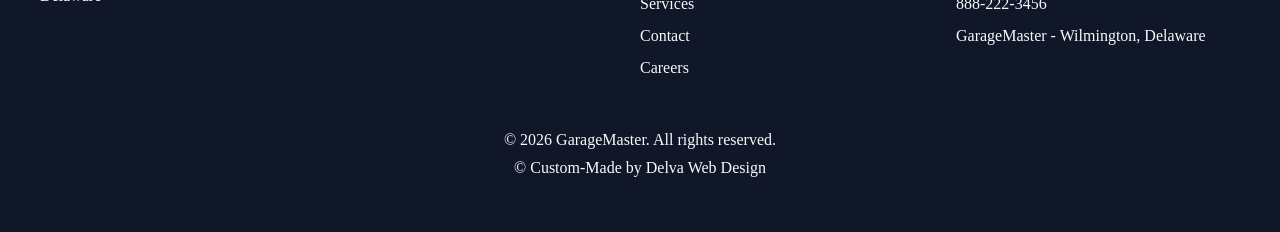
==== commit 1015e1c7: "Update print statement from 'Hello' to 'Goodbye'" ====
--- a/index.html
+++ b/index.html
@@ -121,14 +121,14 @@
         <picture>
           <source
             media="(max-width: 600px)"
-            srcset="/assets/garage_mobile.webp"
+            srcset="garage_mobile.webp"
           />
           <source
             media="(min-width: 601px)"
-            srcset="/assets/garage_desktop.webp"
+            srcset="garage_desktop.webp"
           />
           <img
-            src="/assets/garage_desktop.webp"
+            src="garage_desktop.webp"
             width="1024"
             height="572"
             fetchpriority="high"
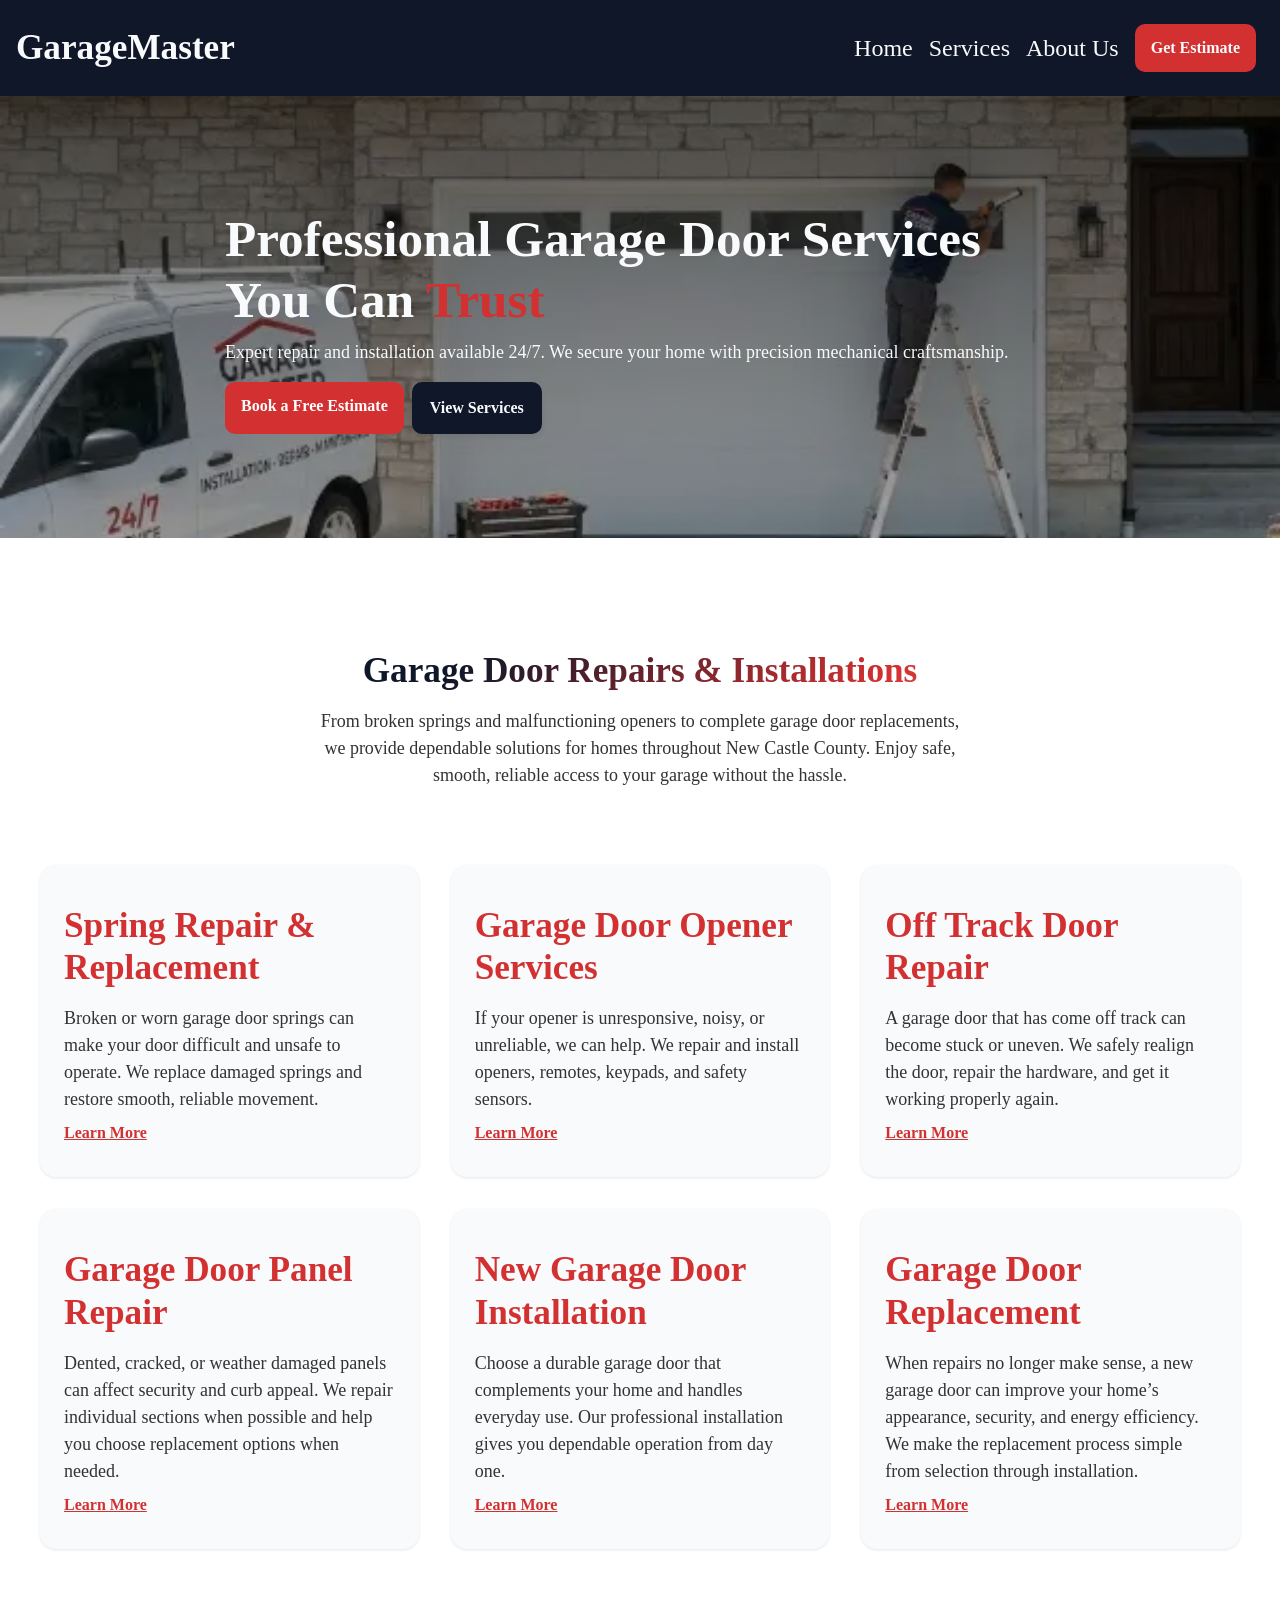
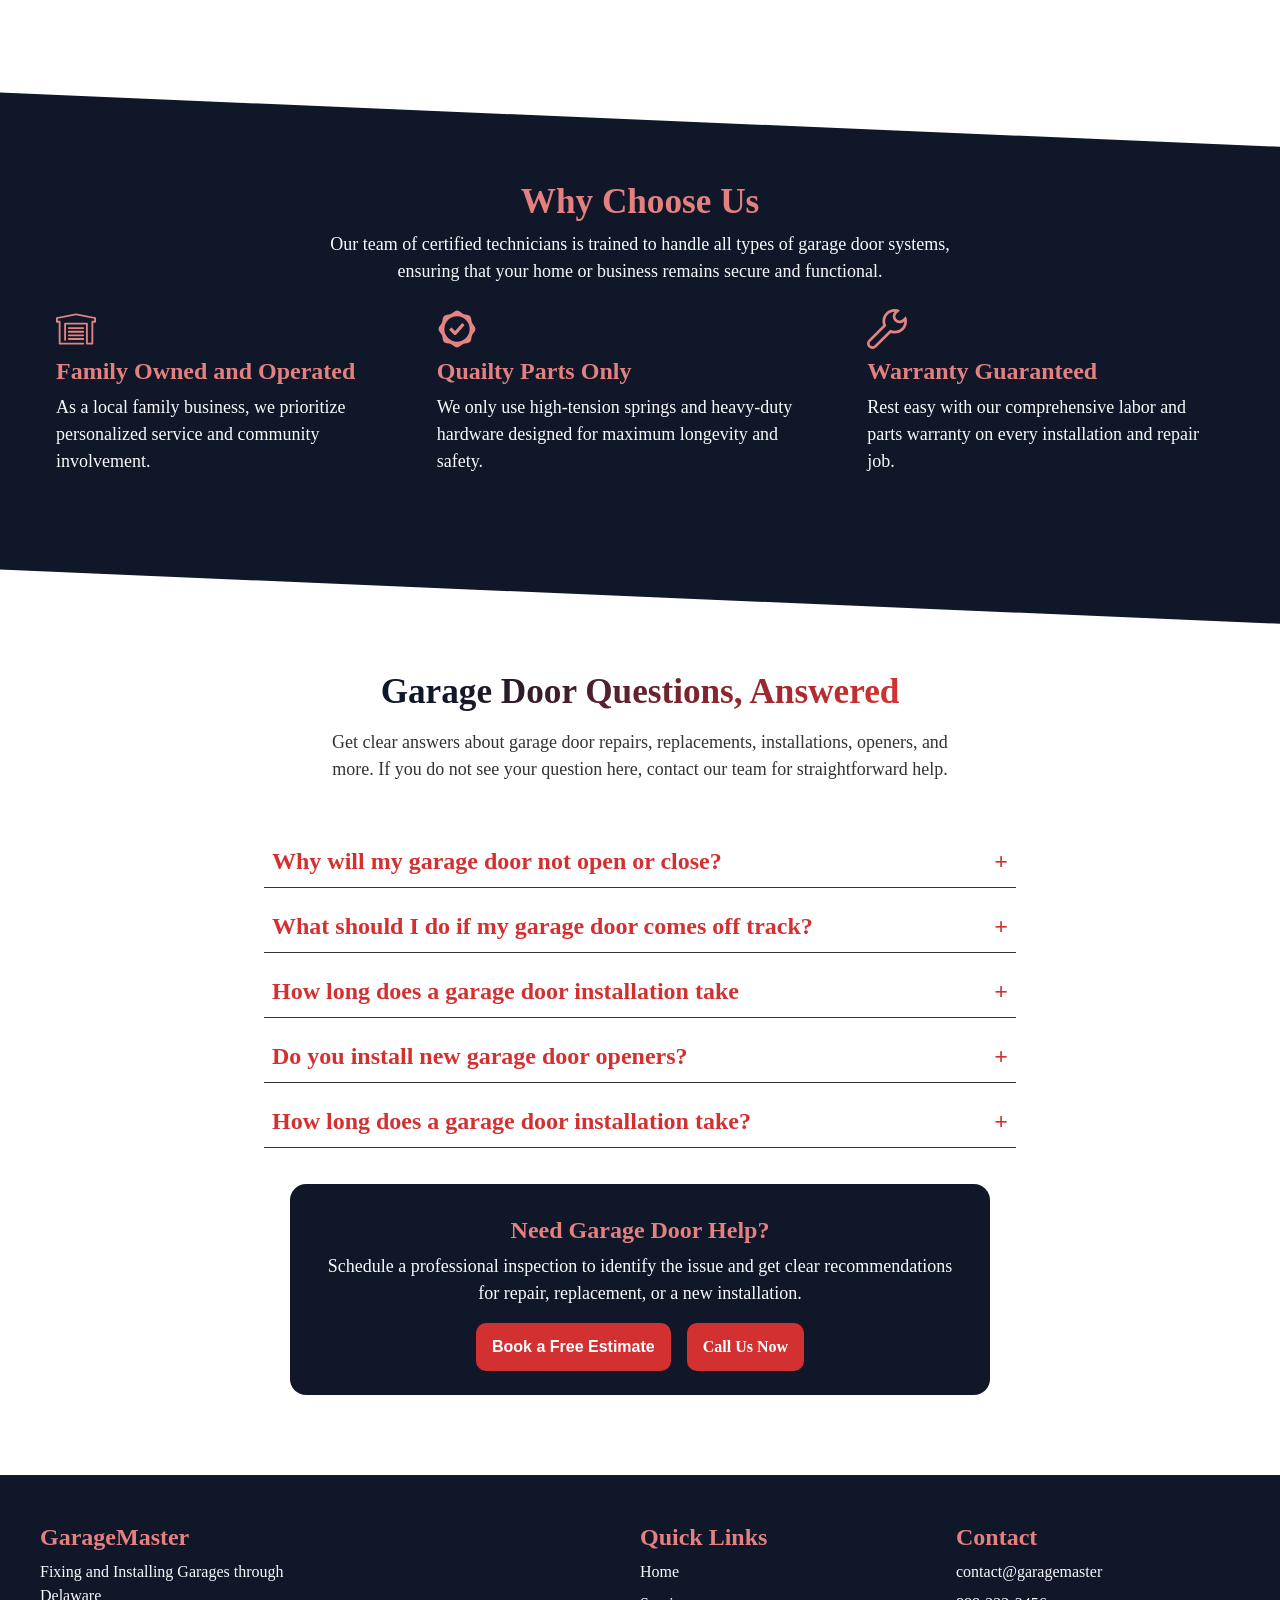
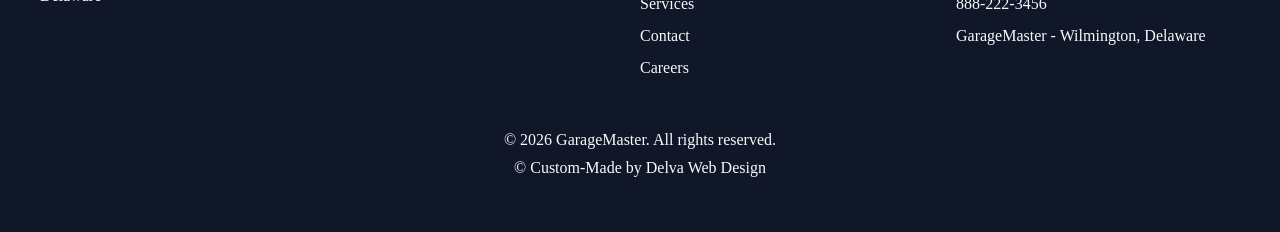
==== commit 4d670b5b: "Update print statement from 'Hello' to 'Goodbye'" ====
--- a/index.html
+++ b/index.html
@@ -52,14 +52,14 @@
     <link rel="stylesheet" href="garage.css" />
     <link
       rel="preload"
-      href="/assets/lato-v25-latin/lato-v25-latin-regular.woff2"
+      href="assets/lato-v25-latin/lato-v25-latin-regular.woff2"
       as="font"
       type="font/woff2"
       crossorigin
     />
     <link
       rel="preload"
-      href="/assets/montserrat-v31-latin/montserrat-v31-latin-800.woff2"
+      href="assets/montserrat-v31-latin/montserrat-v31-latin-800.woff2"
       as="font"
       type="font/woff2"
       crossorigin
@@ -121,14 +121,14 @@
         <picture>
           <source
             media="(max-width: 600px)"
-            srcset="garage_mobile.webp"
+            srcset="assets/garage_mobile.webp"
           />
           <source
             media="(min-width: 601px)"
-            srcset="garage_desktop.webp"
+            srcset="assets/garage_desktop.webp"
           />
           <img
-            src="garage_desktop.webp"
+            src="assets/garage_desktop.webp"
             width="1024"
             height="572"
             fetchpriority="high"
--- a/garage.css
+++ b/garage.css
@@ -4,7 +4,7 @@
   font-family: "Montserrat";
   font-style: normal;
   font-weight: 800;
-  src: url("/assets/montserrat-v31-latin/montserrat-v31-latin-800.woff2")
+  src: url("montserrat-v31-latin/montserrat-v31-latin-800.woff2")
     format("woff2"); /* Chrome 36+, Opera 23+, Firefox 39+, Safari 12+, iOS 10+ */
 }
 /* lato-regular - latin */
@@ -13,7 +13,7 @@
   font-family: "Lato";
   font-style: normal;
   font-weight: 500;
-  src: url("/assets/lato-v25-latin/lato-v25-latin-regular.woff2") format("woff2"); /* Chrome 36+, Opera 23+, Firefox 39+, Safari 12+, iOS 10+ */
+  src: url("lato-v25-latin/lato-v25-latin-regular.woff2") format("woff2"); /* Chrome 36+, Opera 23+, Firefox 39+, Safari 12+, iOS 10+ */
 }
 
 :root {
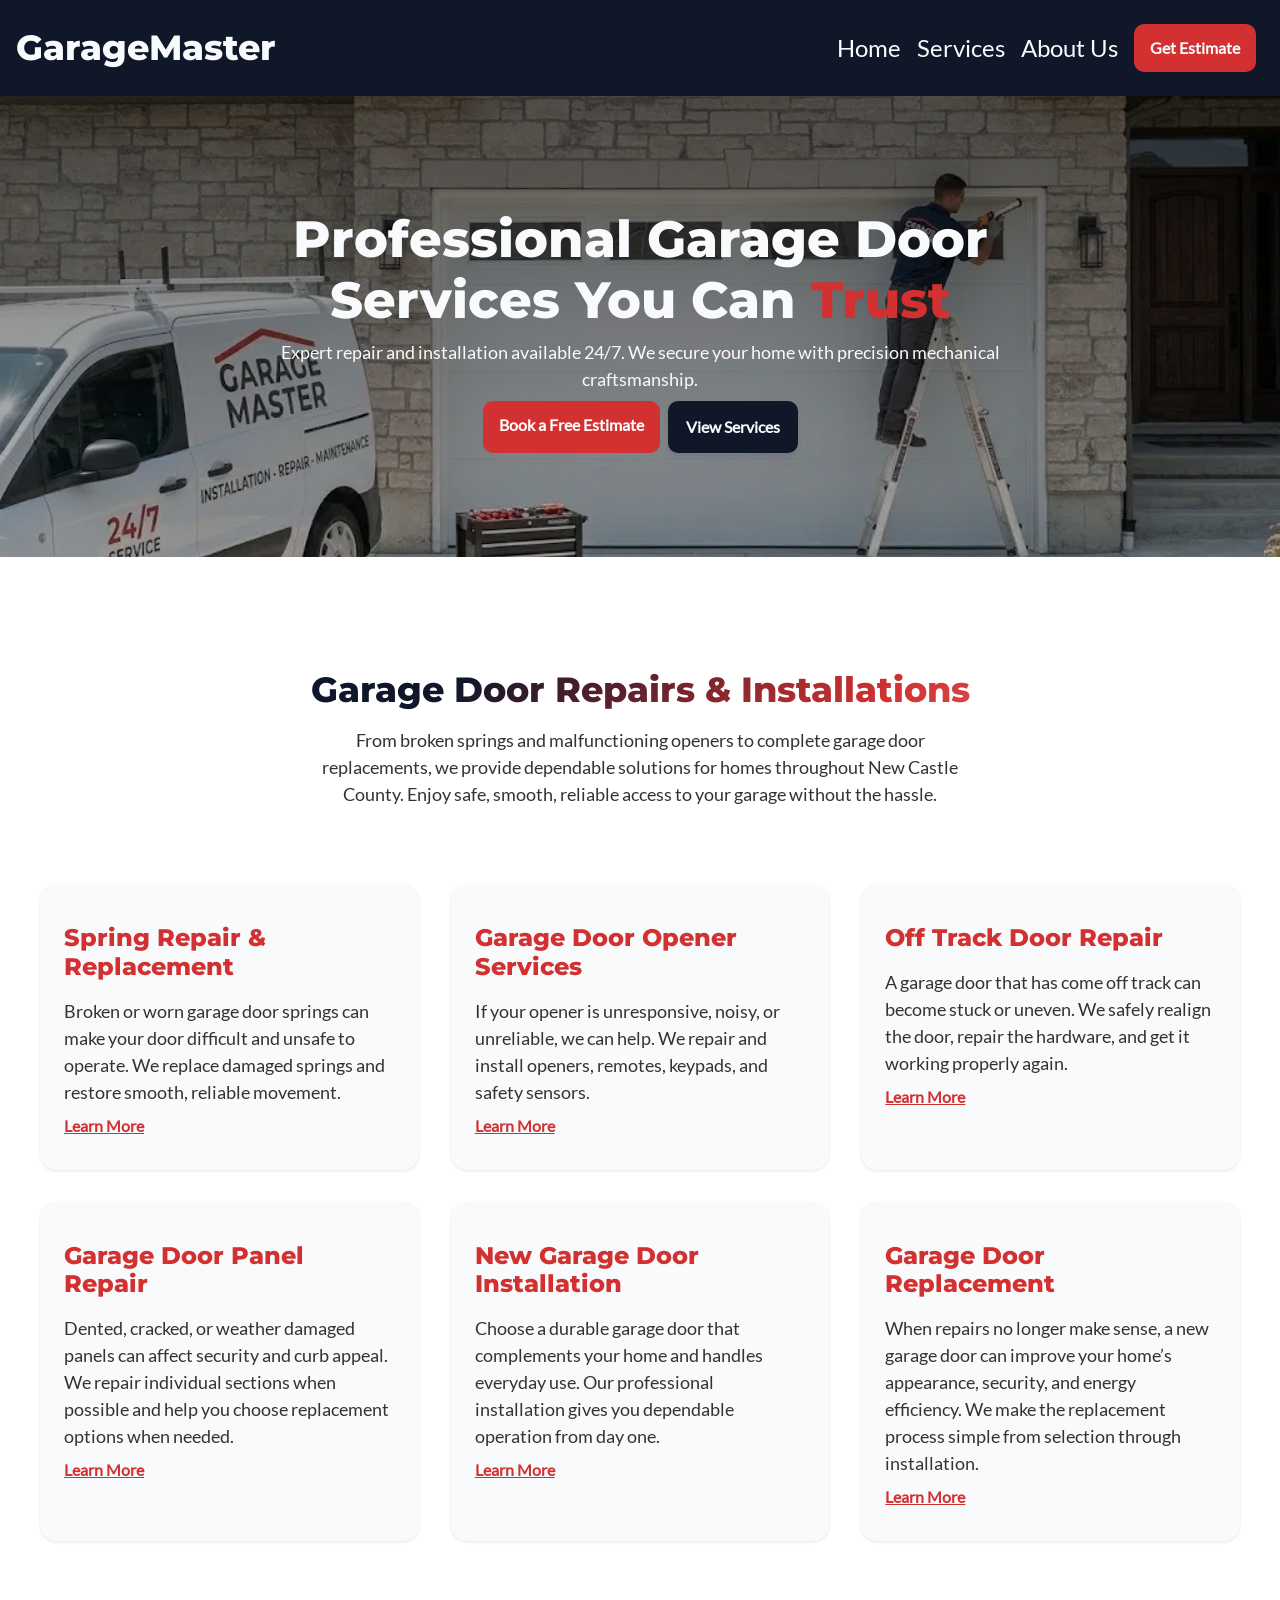
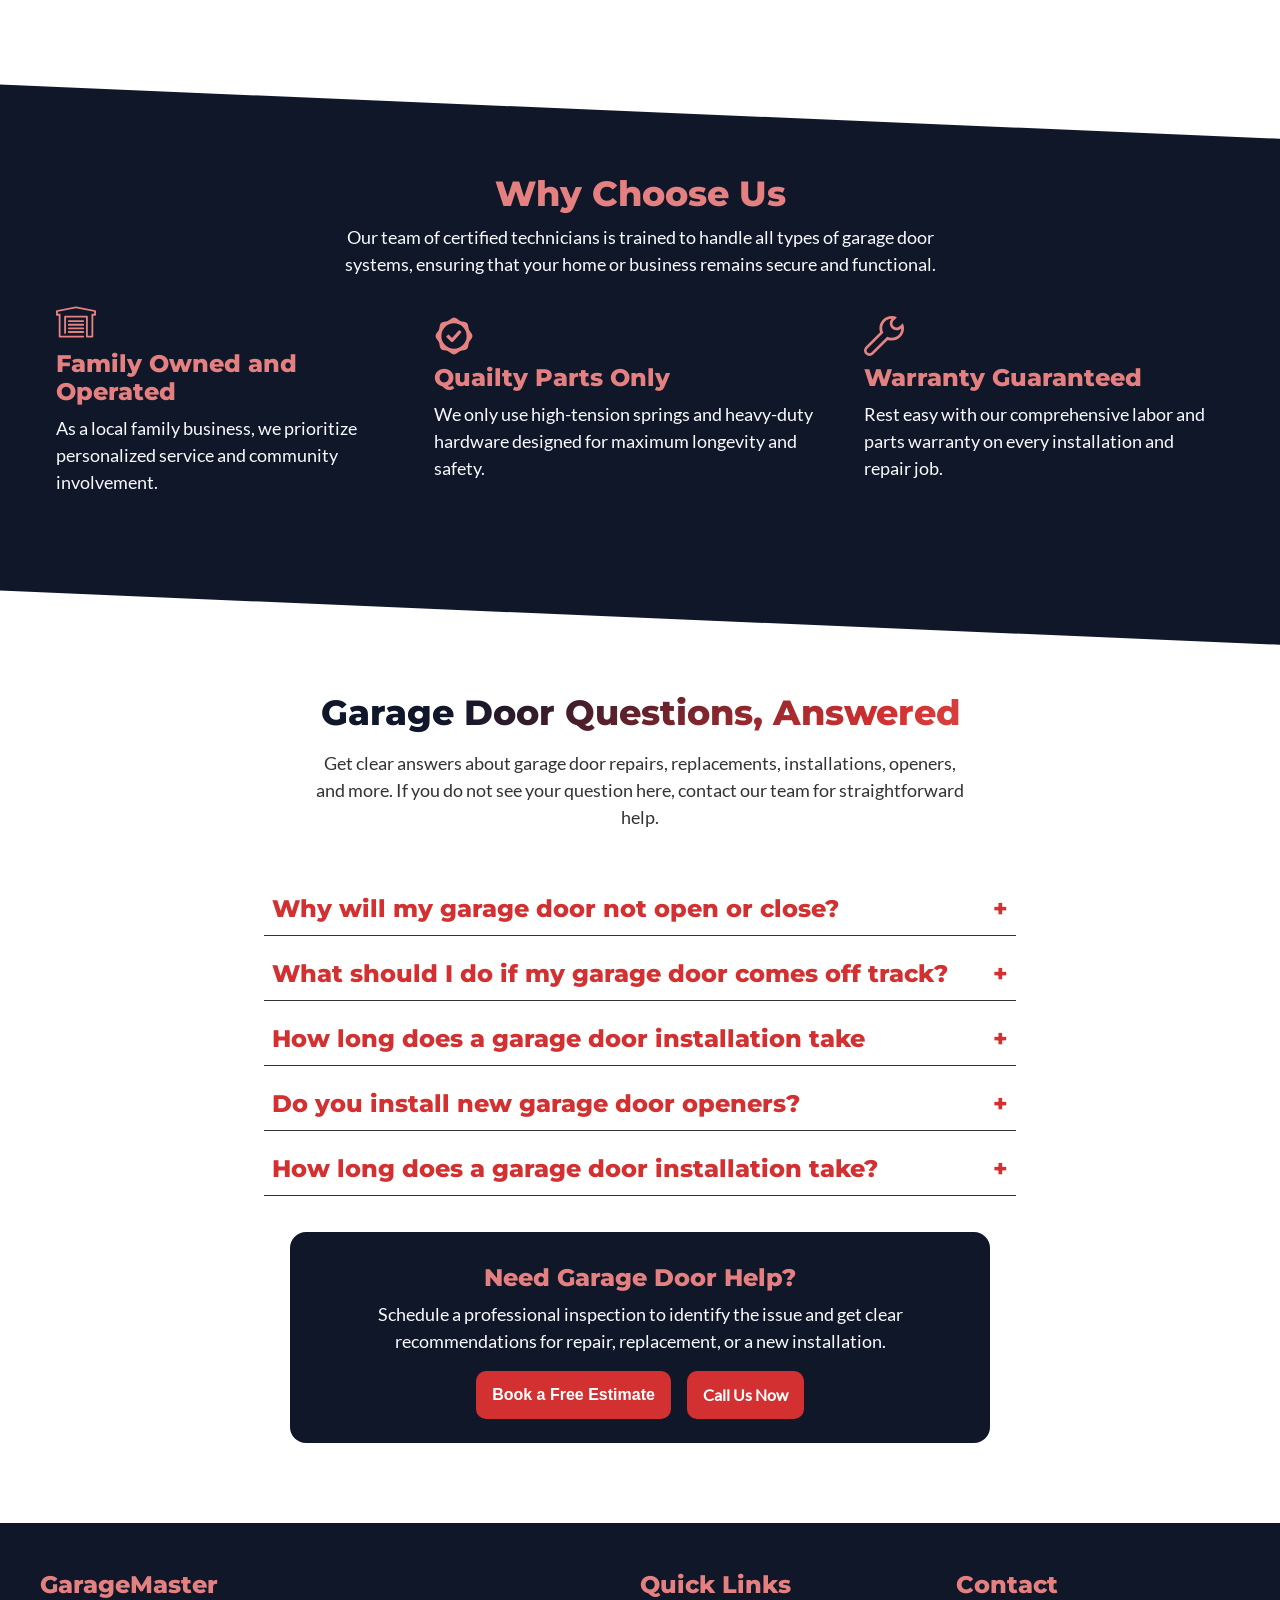
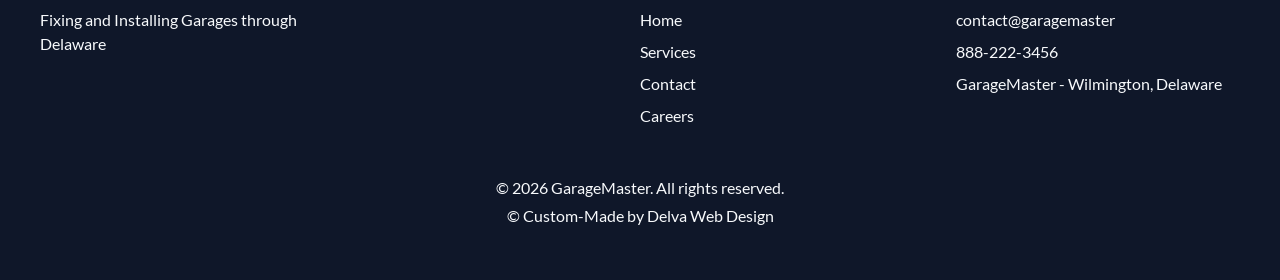
==== commit e6b39bcd: "Updated the navigation menu" ====
--- a/index.html
+++ b/index.html
@@ -82,13 +82,13 @@
               <a href="index.html">Home</a>
             </li>
             <li class="menu-links">
-              <a href="services.html">Services</a>
+              <a href="#services">Services</a>
             </li>
             <li class="menu-links">
-              <a href="services.html">About Us</a>
+              <a href="#about-us">About Us</a>
             </li>
             <li class="menu-links">
-              <a href="about-us.html" class="primary-btn">Get Estimate</a>
+              <a href="#faq" class="primary-btn">Get Estimate</a>
             </li>
           </ul>
         </div>
@@ -96,10 +96,6 @@
     </header>
 
     <main>
-      <!-- ============================================ -->
-      <!--                     CTA                      -->
-      <!-- ============================================ -->
-
       <section id="hero">
         <div class="hero-container">
           <div class="hero-wrapper tx-white">
--- a/garage.css
+++ b/garage.css
@@ -4,7 +4,7 @@
   font-family: "Montserrat";
   font-style: normal;
   font-weight: 800;
-  src: url("montserrat-v31-latin/montserrat-v31-latin-800.woff2")
+  src: url("assets/montserrat-v31-latin-800.woff2")
     format("woff2"); /* Chrome 36+, Opera 23+, Firefox 39+, Safari 12+, iOS 10+ */
 }
 /* lato-regular - latin */
@@ -13,7 +13,7 @@
   font-family: "Lato";
   font-style: normal;
   font-weight: 500;
-  src: url("lato-v25-latin/lato-v25-latin-regular.woff2") format("woff2"); /* Chrome 36+, Opera 23+, Firefox 39+, Safari 12+, iOS 10+ */
+  src: url("assets/lato-v25-latin-regular.woff2") format("woff2"); /* Chrome 36+, Opera 23+, Firefox 39+, Safari 12+, iOS 10+ */
 }
 
 :root {
@@ -72,6 +72,8 @@
 }
 html {
   scroll-behavior: smooth;
+  color-scheme: light dark;
+  hanging-punctuation: first last;
 }
 
 body {
@@ -80,6 +82,7 @@
   font-size: var(--fs-base);
   line-height: 1.5;
   color: var(--color-darkest);
+  height: 100svh;
   scrollbar-gutter: stable;
 }
 
@@ -279,6 +282,7 @@
   display: flex;
   flex-flow: row nowrap;
   gap: var(--space-2);
+  place-content: center;
   @media (width <=769px) {
     display: flex;
     flex-direction: column;
@@ -361,8 +365,9 @@
   width: 100%;
   padding: var(--space-6) 0;
   margin: 0 auto;
+  text-align: center;
   p {
-    margin-bottom: var(--space-4);
+    margin-bottom: var(--space-2);
   }
 }
 
@@ -475,7 +480,7 @@
   box-shadow: 0 1px 3px rgba(0, 0, 0, 0.1);
   flex-direction: column;
   h3.card-title {
-    font-size: var(--fs-large);
+    font-size: var(--fs-medium);
     font-weight: var(--fw-vbold);
     margin-bottom: var(--space-2);
     color: var(--color-primary);
@@ -502,6 +507,7 @@
   border-bottom: 1px solid var(--color-darkest);
   padding: var(--space-2);
   margin-bottom: var(--space-3);
+  interpolate-size:allow-keywords;
 
   .details-wrapper {
     padding: var(--space-2) 0;
@@ -509,9 +515,7 @@
 }
 
 ::details-content {
-  transition:
-    height 0.5s ease,
-    content-visibility 0.5s ease allow-discrete;
+transition: height 300ms ease, content-visibility 300ms ease;
   height: 0;
   overflow: clip;
 }
